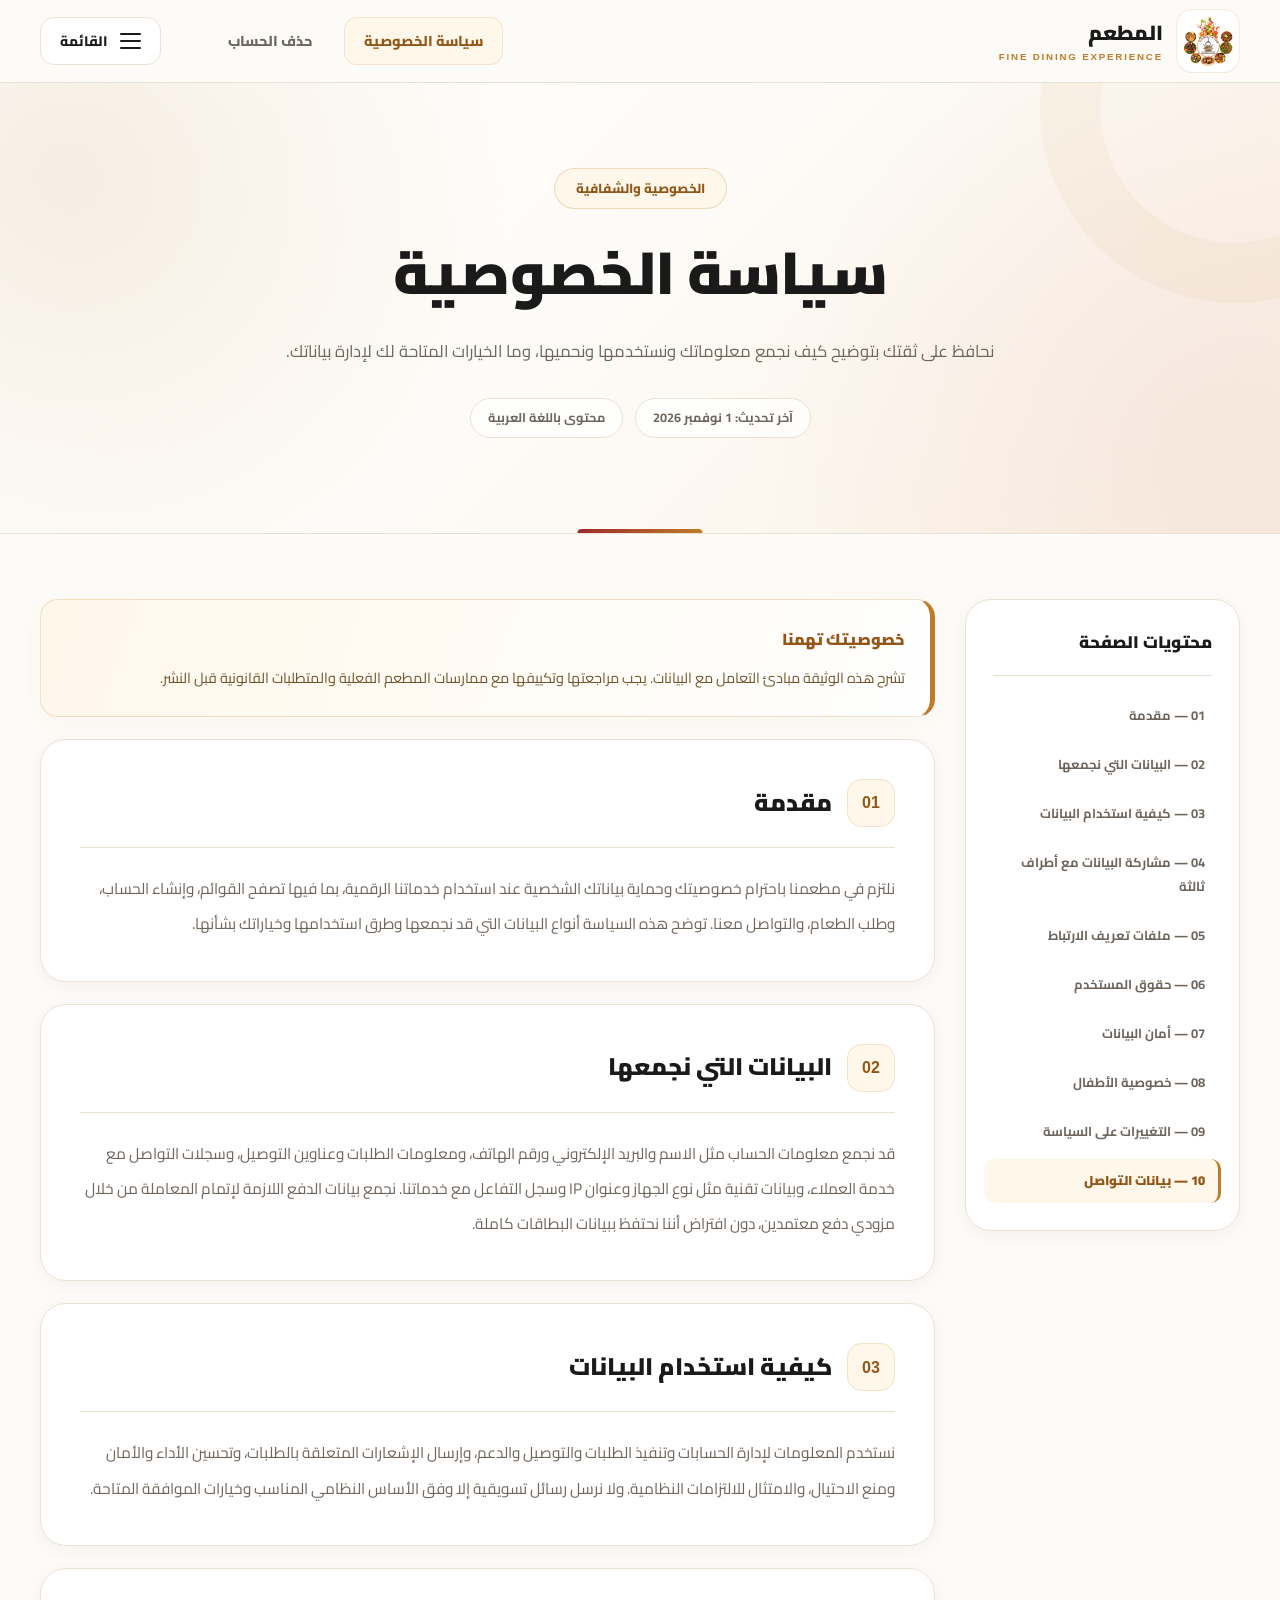
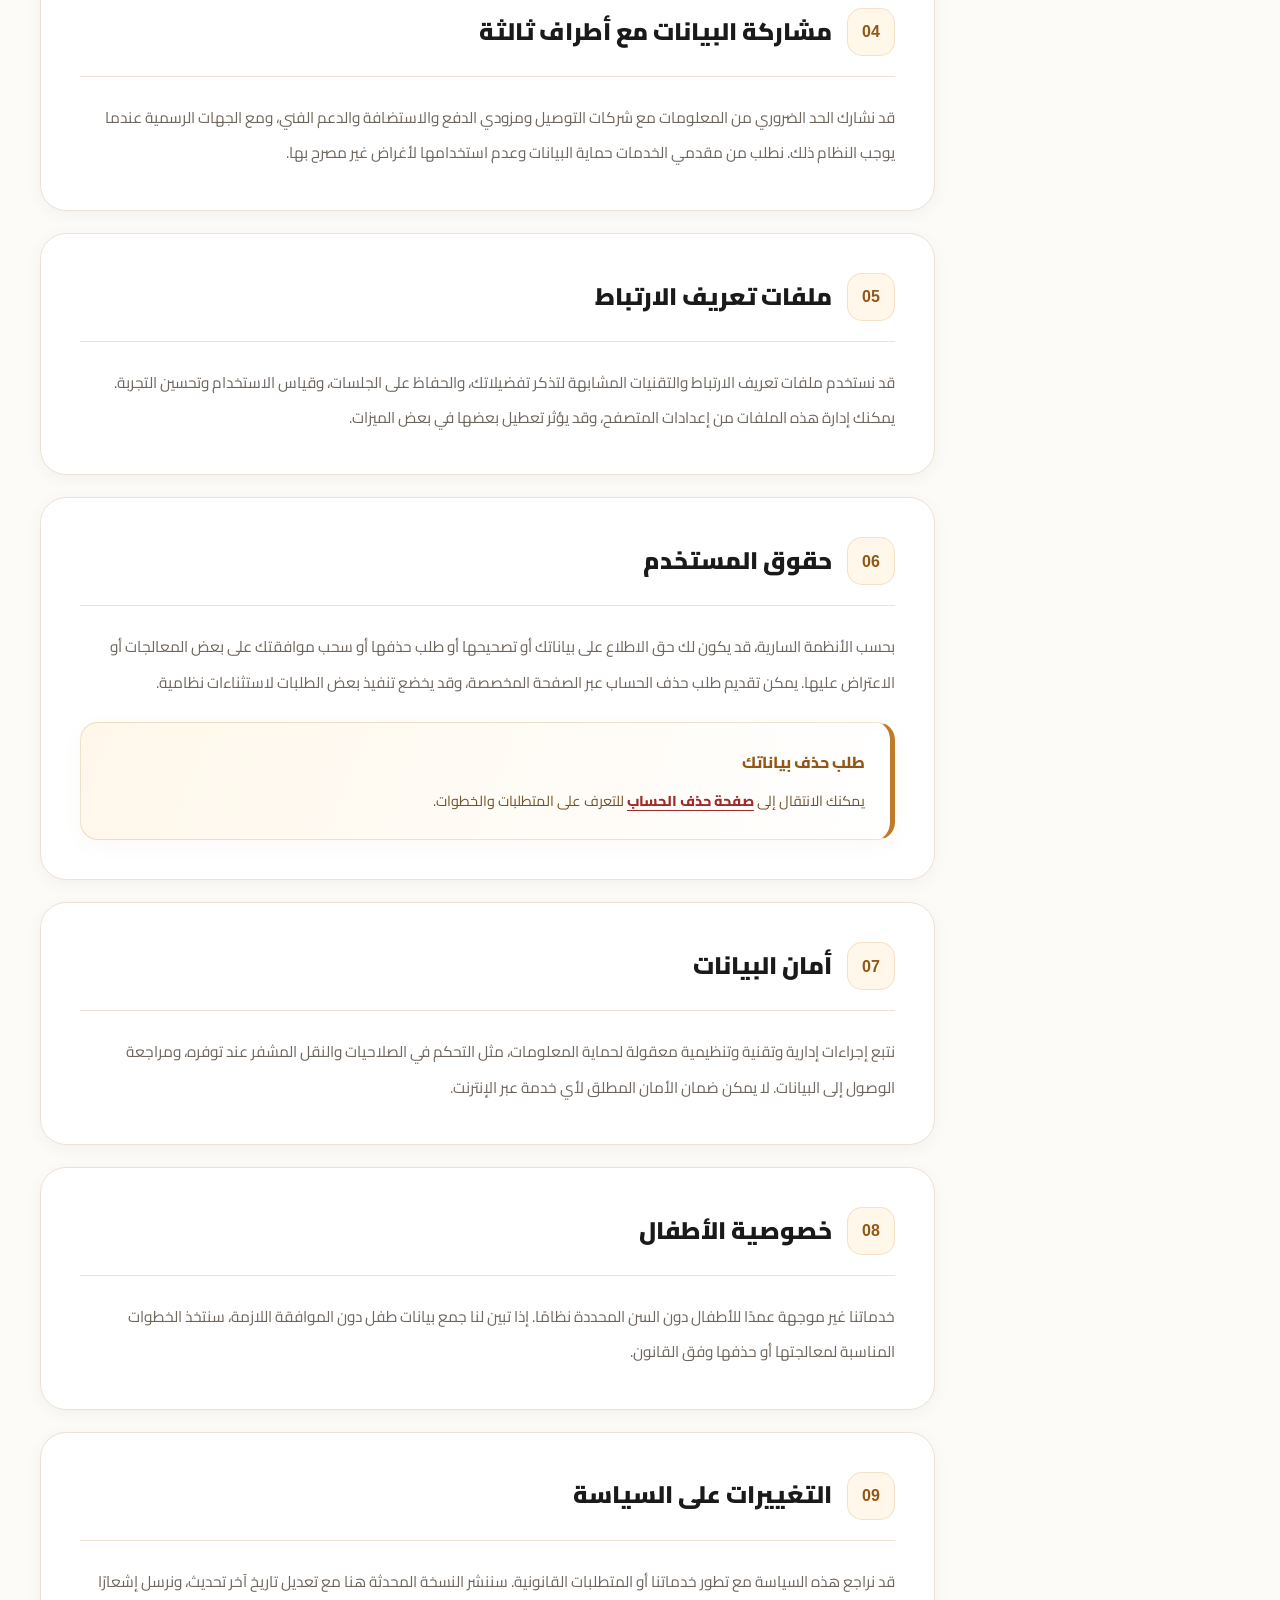
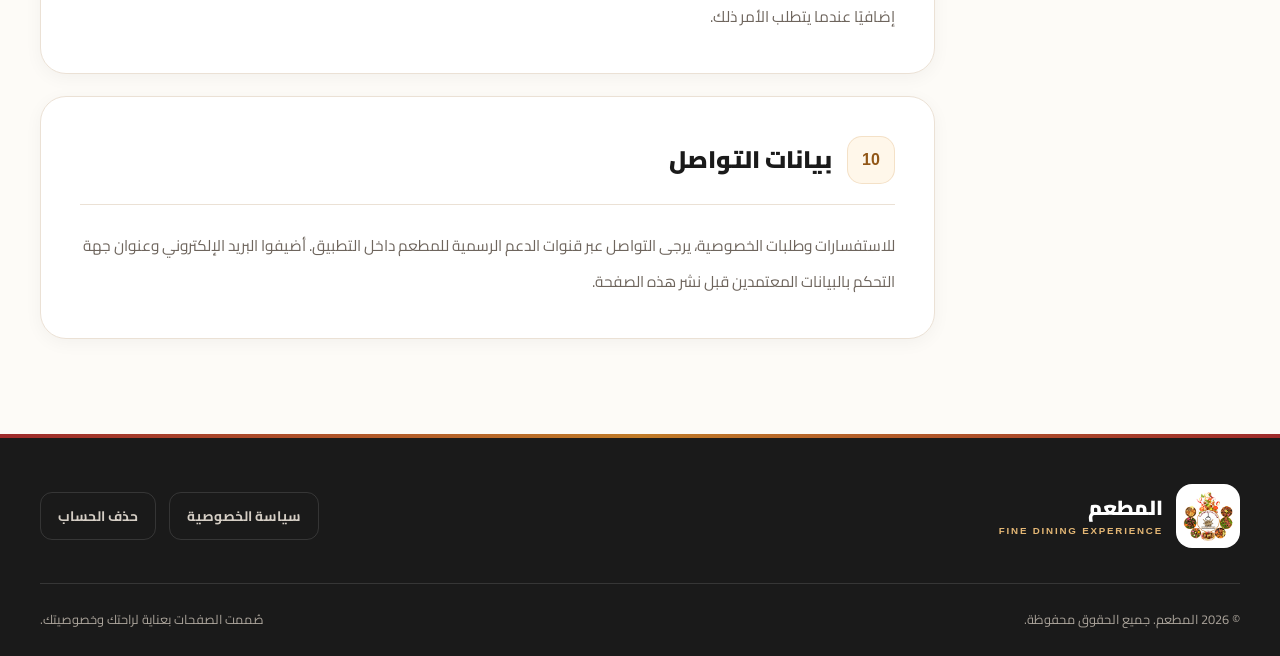
==== privacy.html @ 70e52d2b "Add files via upload" ====
<!doctype html>
<html lang="ar" dir="rtl"><head><meta charset="UTF-8"><meta name="viewport" content="width=device-width,initial-scale=1"><meta name="theme-color" content="#102f2a"><meta name="description" content="نحافظ على ثقتك بتوضيح كيف نجمع معلوماتك ونستخدمها ونحميها، وما الخيارات المتاحة لك لإدارة بياناتك."><title>سياسة الخصوصية | المطعم</title><link rel="icon" href="../restaurant_logo_reference.png" type="image/png"><link rel="stylesheet" href="../style.css"><script src="../app.js" defer></script></head>
<body><div id="scroll-progress" class="progress" aria-hidden="true"></div><header class="site-header"><div class="container header-inner"><a class="brand" href="../privacy/privacy.html" aria-label="المطعم — سياسة الخصوصية"><img src="../restaurant_logo_reference.png" alt="شعار المطعم"><span class="brand-title"><strong>المطعم</strong><span>FINE DINING EXPERIENCE</span></span></a><nav class="desktop-nav" aria-label="التنقل الرئيسي"><a class="nav-link" href="../privacy/privacy.html" aria-current="page">سياسة الخصوصية</a><a class="nav-link" href="../delete-account/delete-account.html" >حذف الحساب</a></nav><button class="menu-trigger" id="open-menu" aria-controls="site-drawer" aria-expanded="false"><span class="menu-icon" aria-hidden="true"><i></i><i></i><i></i></span>القائمة</button></div></header><div class="overlay" id="drawer-overlay"></div><aside class="drawer" id="site-drawer" aria-label="القائمة الجانبية" aria-hidden="true"><div class="drawer-head"><strong>القائمة الرئيسية</strong><button class="close-btn" id="close-menu" aria-label="إغلاق القائمة">×</button></div><p class="drawer-label">الصفحات القانونية</p><a class="drawer-link" href="../privacy/privacy.html" aria-current="page">سياسة الخصوصية</a><a class="drawer-link" href="../delete-account/delete-account.html" >طلب حذف الحساب</a><div class="drawer-bottom">خصوصيتك وثقتك من أولوياتنا.</div></aside><section class="hero"><div class="container hero-inner"><span class="eyebrow">الخصوصية والشفافية</span><h1>سياسة الخصوصية</h1><p>نحافظ على ثقتك بتوضيح كيف نجمع معلوماتك ونستخدمها ونحميها، وما الخيارات المتاحة لك لإدارة بياناتك.</p><div class="hero-meta"><span class="chip">آخر تحديث: 1 نوفمبر 2026</span><span class="chip">محتوى باللغة العربية</span></div></div></section><main class="main"><div class="container privacy-layout"><aside class="toc" aria-label="فهرس سياسة الخصوصية"><h2>محتويات الصفحة</h2><nav class="toc-links"><a href="#introduction">01 — مقدمة</a><a href="#collection">02 — البيانات التي نجمعها</a><a href="#usage">03 — كيفية استخدام البيانات</a><a href="#sharing">04 — مشاركة البيانات مع أطراف ثالثة</a><a href="#cookies">05 — ملفات تعريف الارتباط</a><a href="#rights">06 — حقوق المستخدم</a><a href="#security">07 — أمان البيانات</a><a href="#children">08 — خصوصية الأطفال</a><a href="#changes">09 — التغييرات على السياسة</a><a href="#contact">10 — بيانات التواصل</a></nav></aside><div class="content-stack"><div class="notice" data-reveal><strong>خصوصيتك تهمنا</strong>تشرح هذه الوثيقة مبادئ التعامل مع البيانات. يجب مراجعتها وتكييفها مع ممارسات المطعم الفعلية والمتطلبات القانونية قبل النشر.</div><section class="panel" id="introduction" data-reveal><h2><span class="num">01</span>مقدمة</h2><p>نلتزم في مطعمنا باحترام خصوصيتك وحماية بياناتك الشخصية عند استخدام خدماتنا الرقمية، بما فيها تصفح القوائم، وإنشاء الحساب، وطلب الطعام، والتواصل معنا. توضح هذه السياسة أنواع البيانات التي قد نجمعها وطرق استخدامها وخياراتك بشأنها.</p></section><section class="panel" id="collection" data-reveal><h2><span class="num">02</span>البيانات التي نجمعها</h2><p>قد نجمع معلومات الحساب مثل الاسم والبريد الإلكتروني ورقم الهاتف، ومعلومات الطلبات وعناوين التوصيل، وسجلات التواصل مع خدمة العملاء، وبيانات تقنية مثل نوع الجهاز وعنوان IP وسجل التفاعل مع خدماتنا. نجمع بيانات الدفع اللازمة لإتمام المعاملة من خلال مزودي دفع معتمدين، دون افتراض أننا نحتفظ ببيانات البطاقات كاملة.</p></section><section class="panel" id="usage" data-reveal><h2><span class="num">03</span>كيفية استخدام البيانات</h2><p>نستخدم المعلومات لإدارة الحسابات وتنفيذ الطلبات والتوصيل والدعم، وإرسال الإشعارات المتعلقة بالطلبات، وتحسين الأداء والأمان ومنع الاحتيال، والامتثال للالتزامات النظامية. ولا نرسل رسائل تسويقية إلا وفق الأساس النظامي المناسب وخيارات الموافقة المتاحة.</p></section><section class="panel" id="sharing" data-reveal><h2><span class="num">04</span>مشاركة البيانات مع أطراف ثالثة</h2><p>قد نشارك الحد الضروري من المعلومات مع شركات التوصيل ومزودي الدفع والاستضافة والدعم الفني، ومع الجهات الرسمية عندما يوجب النظام ذلك. نطلب من مقدمي الخدمات حماية البيانات وعدم استخدامها لأغراض غير مصرح بها.</p></section><section class="panel" id="cookies" data-reveal><h2><span class="num">05</span>ملفات تعريف الارتباط</h2><p>قد نستخدم ملفات تعريف الارتباط والتقنيات المشابهة لتذكر تفضيلاتك، والحفاظ على الجلسات، وقياس الاستخدام وتحسين التجربة. يمكنك إدارة هذه الملفات من إعدادات المتصفح، وقد يؤثر تعطيل بعضها في بعض الميزات.</p></section><section class="panel" id="rights" data-reveal><h2><span class="num">06</span>حقوق المستخدم</h2><p>بحسب الأنظمة السارية، قد يكون لك حق الاطلاع على بياناتك أو تصحيحها أو طلب حذفها أو سحب موافقتك على بعض المعالجات أو الاعتراض عليها. يمكن تقديم طلب حذف الحساب عبر الصفحة المخصصة، وقد يخضع تنفيذ بعض الطلبات لاستثناءات نظامية.</p><div class="notice"><strong>طلب حذف بياناتك</strong>يمكنك الانتقال إلى <a href="../delete-account/delete-account.html"><u>صفحة حذف الحساب</u></a> للتعرف على المتطلبات والخطوات.</div></section><section class="panel" id="security" data-reveal><h2><span class="num">07</span>أمان البيانات</h2><p>نتبع إجراءات إدارية وتقنية وتنظيمية معقولة لحماية المعلومات، مثل التحكم في الصلاحيات والنقل المشفر عند توفره، ومراجعة الوصول إلى البيانات. لا يمكن ضمان الأمان المطلق لأي خدمة عبر الإنترنت.</p></section><section class="panel" id="children" data-reveal><h2><span class="num">08</span>خصوصية الأطفال</h2><p>خدماتنا غير موجهة عمدًا للأطفال دون السن المحددة نظامًا. إذا تبين لنا جمع بيانات طفل دون الموافقة اللازمة، سنتخذ الخطوات المناسبة لمعالجتها أو حذفها وفق القانون.</p></section><section class="panel" id="changes" data-reveal><h2><span class="num">09</span>التغييرات على السياسة</h2><p>قد نراجع هذه السياسة مع تطور خدماتنا أو المتطلبات القانونية. سننشر النسخة المحدثة هنا مع تعديل تاريخ آخر تحديث، ونرسل إشعارًا إضافيًا عندما يتطلب الأمر ذلك.</p></section><section class="panel" id="contact" data-reveal><h2><span class="num">10</span>بيانات التواصل</h2><p>للاستفسارات وطلبات الخصوصية، يرجى التواصل عبر قنوات الدعم الرسمية للمطعم داخل التطبيق. أضيفوا البريد الإلكتروني وعنوان جهة التحكم بالبيانات المعتمدين قبل نشر هذه الصفحة.</p></section></div></div></main><footer class="site-footer"><div class="container"><div class="footer-top"><a class="brand" href="../privacy/privacy.html"><img src="../restaurant_logo_reference.png" alt="شعار المطعم"><span class="brand-title"><strong>المطعم</strong><span>FINE DINING EXPERIENCE</span></span></a><nav class="footer-links" aria-label="روابط الفوتر"><a href="../privacy/privacy.html">سياسة الخصوصية</a><a href="../delete-account/delete-account.html">حذف الحساب</a></nav></div><div class="footer-bottom"><span>© 2026 المطعم. جميع الحقوق محفوظة.</span><span>صُممت الصفحات بعناية لراحتك وخصوصيتك.</span></div></div></footer></body></html>
---- style.css ----
@import url("https://fonts.googleapis.com/css2?family=Cairo:wght@400;500;600;700;800;900&display=swap");

/* =========================================
   01 - ألوان الشعار والمتغيرات
========================================= */

:root {
  /* ألوان الشعار الأساسية */
  --logo-gold: #C07B28;
  --logo-red: #9E2A2B;
  --logo-dark: #1A1A1A;
  --logo-white: #FFFFFF;
  --logo-warm-bg: #FDFBF7;

  /* درجات مساعدة */
  --gold-dark: #925717;
  --gold-light: #F5DFBD;
  --gold-pale: #FFF7EA;
  --red-dark: #761D20;
  --red-light: #F9E8E7;

  --text-primary: #26211D;
  --text-secondary: #6E655D;
  --text-muted: #94877B;

  --bg-card: #FFFFFF;
  --bg-soft: #F8F3EC;
  --border: #EBE1D5;

  /* الظلال */
  --shadow-small: 0 4px 18px rgba(26,26,26,.045);
  --shadow-medium: 0 12px 35px rgba(26,26,26,.075);
  --shadow-large: 0 25px 65px rgba(26,26,26,.13);

  /* المقاسات */
  --container: 1200px;
  --header-height: 82px;

  --radius-sm: 12px;
  --radius-md: 18px;
  --radius-lg: 26px;

  --ease: cubic-bezier(.22,1,.36,1);
}

/* =========================================
   02 - الإعدادات العامة
========================================= */

*,
*::before,
*::after {
  box-sizing: border-box;
}

html {
  scroll-behavior: smooth;
  scroll-padding-top: 110px;
}

body {
  margin: 0;
  min-height: 100vh;
  direction: rtl;
  font-family: "Cairo", sans-serif;
  color: var(--text-primary);
  background: var(--logo-warm-bg);
  line-height: 1.9;
  overflow-x: hidden;
  -webkit-font-smoothing: antialiased;
}

body.menu-open,
body.drawer-open {
  overflow: hidden;
}

h1,
h2,
h3,
h4,
p {
  margin-top: 0;
}

a {
  color: inherit;
  text-decoration: none;
}

button,
input,
select,
textarea {
  font: inherit;
}

button {
  cursor: pointer;
}

img {
  display: block;
  max-width: 100%;
}

::selection {
  color: white;
  background: var(--logo-gold);
}

:focus-visible {
  outline: 3px solid var(--logo-gold);
  outline-offset: 4px;
}

.container {
  width: min(calc(100% - 40px), var(--container));
  margin-inline: auto;
}

/* =========================================
   03 - شريط تقدم التمرير
========================================= */

.progress {
  position: fixed;
  top: 0;
  right: 0;
  z-index: 2000;
  height: 4px;
  width: 0;
  background: linear-gradient(
    90deg,
    var(--logo-red),
    var(--logo-gold)
  );
  box-shadow: 0 2px 12px rgba(192,123,40,.3);
  pointer-events: none;
  transition: width .1s linear;
}

/* =========================================
   04 - الهيدر
========================================= */

.site-header {
  position: sticky;
  top: 0;
  z-index: 1000;
  min-height: var(--header-height);
  background: rgba(253,251,247,.96);
  border-bottom: 1px solid var(--border);
  backdrop-filter: blur(18px);
  -webkit-backdrop-filter: blur(18px);
  transition:
    background .3s ease,
    box-shadow .3s ease;
}

.site-header.scrolled {
  background: rgba(255,255,255,.98);
  box-shadow: var(--shadow-small);
}

.header-inner {
  min-height: var(--header-height);
  display: flex;
  align-items: center;
  justify-content: space-between;
  gap: 25px;
}

/* =========================================
   05 - الشعار
========================================= */

.brand {
  display: inline-flex;
  align-items: center;
  gap: 13px;
  min-width: 0;
  flex-shrink: 0;
}

.brand > img {
  width: 64px;
  height: 64px;
  object-fit: contain;
  padding: 4px;
  border-radius: 16px;
  background: white;
  border: 1px solid rgba(192,123,40,.16);
}

.brand-title {
  display: flex;
  flex-direction: column;
  gap: 1px;
  line-height: 1.5;
}

.brand-title strong {
  color: var(--logo-dark);
  font-size: 1.28rem;
  font-weight: 900;
}

.brand-title > span {
  color: var(--logo-gold);
  direction: ltr;
  text-align: right;
  font-family: Arial, sans-serif;
  font-size: .61rem;
  font-weight: 700;
  letter-spacing: 1.8px;
}

/* =========================================
   06 - روابط التنقل
========================================= */

.desktop-nav {
  display: flex;
  align-items: center;
  justify-content: center;
  gap: 12px;
  margin-right: auto;
  margin-left: 22px;
}

.nav-link {
  display: inline-flex;
  align-items: center;
  justify-content: center;
  min-height: 44px;
  padding: 10px 20px;
  border-radius: 13px;
  color: var(--text-secondary);
  font-size: .9rem;
  font-weight: 800;
  transition: .3s ease;
}

.nav-link:hover {
  color: var(--logo-gold);
  background: var(--gold-pale);
}

.nav-link[aria-current="page"] {
  color: var(--gold-dark);
  background: var(--gold-pale);
  box-shadow:
    inset 0 0 0 1px rgba(192,123,40,.16);
}

/* =========================================
   07 - زر القائمة
========================================= */

.menu-trigger {
  display: inline-flex;
  align-items: center;
  justify-content: center;
  gap: 12px;
  min-height: 46px;
  padding: 10px 19px;
  border: 1px solid var(--border);
  border-radius: 14px;
  background: var(--logo-white);
  color: var(--logo-dark);
  font-size: .86rem;
  font-weight: 800;
  transition: .3s ease;
}

.menu-trigger:hover {
  color: var(--logo-gold);
  border-color: var(--logo-gold);
  background: var(--gold-pale);
  transform: translateY(-2px);
}

.menu-icon {
  display: flex;
  flex-direction: column;
  justify-content: center;
  gap: 5px;
  width: 21px;
  height: 22px;
}

.menu-icon i {
  display: block;
  width: 100%;
  height: 2px;
  border-radius: 10px;
  background: currentColor;
  transition: transform .3s ease;
}

.menu-trigger:hover .menu-icon i:nth-child(2) {
  transform: translateX(-4px);
}

/* =========================================
   08 - خلفية القائمة الجانبية
========================================= */

.overlay {
  position: fixed;
  inset: 0;
  z-index: 1090;
  background: rgba(26,26,26,.58);
  backdrop-filter: blur(5px);
  -webkit-backdrop-filter: blur(5px);
  opacity: 0;
  visibility: hidden;
  pointer-events: none;
  transition:
    opacity .35s ease,
    visibility .35s ease;
}

.overlay.active,
.overlay.open,
.overlay.is-open {
  opacity: 1;
  visibility: visible;
  pointer-events: auto;
}

/* =========================================
   09 - القائمة الجانبية
========================================= */

.drawer {
  position: fixed;
  top: 0;
  right: 0;
  bottom: 0;
  z-index: 1100;

  width: min(370px, 90vw);
  height: 100dvh;

  display: flex;
  flex-direction: column;

  padding: 32px 25px;
  overflow-y: auto;

  background: var(--logo-white);
  border-left: 4px solid var(--logo-gold);
  box-shadow: var(--shadow-large);

  transform: translateX(105%);
  visibility: hidden;

  transition:
    transform .45s var(--ease),
    visibility .45s;
}

.drawer.active,
.drawer.open,
.drawer.is-open {
  transform: translateX(0);
  visibility: visible;
}

.drawer-head {
  display: flex;
  align-items: center;
  justify-content: space-between;
  gap: 15px;
  padding-bottom: 23px;
  border-bottom: 1px solid var(--border);
}

.drawer-head strong {
  color: var(--logo-dark);
  font-size: 1.15rem;
  font-weight: 900;
}

.close-btn {
  display: flex;
  align-items: center;
  justify-content: center;
  width: 44px;
  height: 44px;
  flex-shrink: 0;
  border: 0;
  border-radius: 13px;
  color: var(--logo-red);
  background: var(--red-light);
  font-size: 1.7rem;
  line-height: 1;
  transition: .3s ease;
}

.close-btn:hover {
  color: white;
  background: var(--logo-red);
  transform: rotate(90deg);
}

.drawer-label {
  margin: 28px 0 14px;
  color: var(--text-muted);
  font-size: .76rem;
  font-weight: 800;
}

.drawer-link {
  display: flex;
  align-items: center;
  min-height: 55px;
  padding: 13px 18px;
  margin-bottom: 10px;
  border: 1px solid transparent;
  border-radius: 14px;
  background: var(--bg-soft);
  color: var(--text-primary);
  font-size: .92rem;
  font-weight: 800;
  transition: .3s ease;
}

.drawer-link:hover {
  color: var(--gold-dark);
  background: var(--gold-pale);
  border-color: rgba(192,123,40,.25);
  transform: translateX(-5px);
}

.drawer-link[aria-current="page"] {
  color: var(--gold-dark);
  background: var(--gold-pale);
  border-color: rgba(192,123,40,.3);
  border-right: 4px solid var(--logo-gold);
}

.drawer-bottom {
  margin-top: auto;
  padding: 24px 10px 5px;
  text-align: center;
  color: var(--text-muted);
  border-top: 1px solid var(--border);
  font-size: .82rem;
  line-height: 2;
}

/* =========================================
   10 - Hero
========================================= */

.hero {
  position: relative;
  overflow: hidden;
  isolation: isolate;
  padding: 85px 0 95px;

  background:
    radial-gradient(
      circle at 5% 20%,
      rgba(192,123,40,.13),
      transparent 35%
    ),
    radial-gradient(
      circle at 95% 80%,
      rgba(158,42,43,.065),
      transparent 38%
    ),
    linear-gradient(
      135deg,
      #FFFFFF 0%,
      #FDFBF7 48%,
      #FCF2E5 100%
    );

  border-bottom: 1px solid var(--border);
}

.hero::before {
  content: "";
  position: absolute;
  z-index: -1;
  top: -170px;
  right: -150px;
  width: 390px;
  height: 390px;
  border: 60px solid rgba(192,123,40,.055);
  border-radius: 50%;
}

.hero::after {
  content: "";
  position: absolute;
  bottom: 0;
  right: 50%;
  transform: translateX(50%);
  width: 125px;
  height: 4px;
  border-radius: 10px 10px 0 0;
  background: linear-gradient(
    90deg,
    var(--logo-red),
    var(--logo-gold)
  );
}

.hero-inner {
  position: relative;
  max-width: 850px;
  text-align: center;
}

.eyebrow {
  display: inline-flex;
  align-items: center;
  justify-content: center;
  padding: 7px 21px;
  margin-bottom: 21px;
  color: var(--gold-dark);
  background: var(--gold-pale);
  border: 1px solid rgba(192,123,40,.25);
  border-radius: 50px;
  font-size: .82rem;
  font-weight: 800;
}

.hero h1 {
  margin: 0 0 18px;
  color: var(--logo-dark);
  font-size: clamp(2.2rem, 5vw, 3.7rem);
  font-weight: 900;
  line-height: 1.45;
  letter-spacing: -.8px;
}

.hero-inner > p {
  max-width: 715px;
  margin: 0 auto;
  color: var(--text-secondary);
  font-size: 1.04rem;
  line-height: 2.15;
}

.hero-meta {
  display: flex;
  justify-content: center;
  align-items: center;
  flex-wrap: wrap;
  gap: 12px;
  margin-top: 28px;
}

.chip {
  display: inline-flex;
  justify-content: center;
  align-items: center;
  padding: 7px 17px;
  background: rgba(255,255,255,.8);
  border: 1px solid var(--border);
  border-radius: 100px;
  color: var(--text-secondary);
  font-size: .79rem;
  font-weight: 700;
}

/* =========================================
   11 - المحتوى الرئيسي
========================================= */

.main {
  padding: 65px 0 95px;
  min-height: 50vh;
}

.privacy-layout {
  display: grid;
  grid-template-columns: 275px minmax(0,1fr);
  align-items: start;
  gap: 30px;
}

.content-stack {
  display: flex;
  flex-direction: column;
  gap: 22px;
  min-width: 0;
}

/* =========================================
   12 - فهرس سياسة الخصوصية
========================================= */

.toc {
  position: sticky;
  top: calc(var(--header-height) + 22px);

  max-height:
    calc(100dvh - var(--header-height) - 44px);

  overflow-y: auto;

  background: var(--logo-white);
  border: 1px solid var(--border);
  border-radius: var(--radius-lg);
  box-shadow: var(--shadow-small);

  padding: 27px 18px;

  scrollbar-width: thin;
  scrollbar-color: var(--gold-light) transparent;
}

.toc h2 {
  margin: 0 9px 18px;
  padding-bottom: 17px;
  border-bottom: 1px solid var(--border);
  color: var(--logo-dark);
  font-size: 1.05rem;
  font-weight: 900;
}

.toc-links {
  display: flex;
  flex-direction: column;
  gap: 5px;
}

.toc-links a {
  display: block;
  padding: 10px 13px;
  border-right: 3px solid transparent;
  border-radius: 10px;
  color: var(--text-secondary);
  font-size: .81rem;
  font-weight: 700;
  line-height: 1.85;
  transition: all .3s ease;
}

.toc-links a:hover {
  color: var(--gold-dark);
  background: var(--gold-pale);
  border-right-color: var(--logo-gold);
  transform: translateX(-3px);
}

.toc-links a.active,
.toc-links a[aria-current="location"] {
  color: var(--gold-dark);
  background: var(--gold-pale);
  border-right-color: var(--logo-gold);
  font-weight: 900;
}

/* =========================================
   13 - التنبيهات
========================================= */

.notice {
  display: block;
  padding: 22px 25px;
  background: linear-gradient(
    110deg,
    var(--gold-pale),
    #FFFFFF
  );
  border: 1px solid rgba(192,123,40,.22);
  border-right: 5px solid var(--logo-gold);
  border-radius: var(--radius-md);
  color: #71532C;
  font-size: .9rem;
  line-height: 2.15;
  box-shadow: 0 5px 20px rgba(192,123,40,.045);
}

.notice strong {
  display: block;
  margin-bottom: 7px;
  color: var(--gold-dark);
  font-size: 1rem;
  font-weight: 900;
}

.notice a {
  color: var(--logo-red);
  font-weight: 900;
}

.notice a:hover {
  color: var(--gold-dark);
}

.notice u {
  text-underline-offset: 4px;
}

.notice-danger,
.delete-warning {
  background: linear-gradient(
    120deg,
    var(--red-light),
    #FFFFFF
  );
  border-color: rgba(158,42,43,.2);
  border-right: 5px solid var(--logo-red);
  color: var(--red-dark);
}

.notice-danger strong,
.delete-warning strong,
.panel .notice-danger strong {
  color: var(--logo-red);
}

/* =========================================
   14 - بطاقات المحتوى
========================================= */

.panel {
  position: relative;
  min-width: 0;
  padding: clamp(25px, 4vw, 39px);
  background: var(--logo-white);
  border: 1px solid var(--border);
  border-radius: var(--radius-lg);
  box-shadow: var(--shadow-small);
  scroll-margin-top: 115px;
  transition:
    border-color .35s ease,
    box-shadow .35s ease,
    transform .35s ease;
}

.panel:hover {
  border-color: rgba(192,123,40,.32);
  box-shadow: var(--shadow-medium);
  transform: translateY(-3px);
}

.panel h2 {
  display: flex;
  align-items: center;
  gap: 15px;
  margin: 0 0 23px;
  padding-bottom: 20px;
  border-bottom: 1px solid var(--border);
  color: var(--logo-dark);
  font-size: clamp(1.15rem, 2.5vw, 1.5rem);
  font-weight: 900;
  line-height: 1.6;
}

.panel h2 .num {
  display: inline-flex;
  align-items: center;
  justify-content: center;
  flex-shrink: 0;
  width: 48px;
  height: 48px;
  border-radius: 15px;
  background: var(--gold-pale);
  border: 1px solid rgba(192,123,40,.18);
  color: var(--gold-dark);
  font-family: Arial, sans-serif;
  font-size: 1rem;
  font-weight: 900;
}

.panel p {
  margin: 0 0 17px;
  color: var(--text-secondary);
  font-size: .96rem;
  line-height: 2.3;
}

.panel p:last-child {
  margin-bottom: 0;
}

.panel h3 {
  color: var(--gold-dark);
  font-size: 1.1rem;
  font-weight: 900;
  margin: 24px 0 13px;
}

.panel ul,
.panel ol {
  padding-right: 25px;
  color: var(--text-secondary);
  line-height: 2.15;
}

.panel li {
  margin-bottom: 10px;
}

.panel li::marker {
  color: var(--logo-gold);
}

.panel strong {
  color: var(--logo-dark);
  font-weight: 800;
}

.panel a {
  color: var(--logo-red);
  font-weight: 800;
}

.panel a:hover {
  color: var(--gold-dark);
}

.panel .notice {
  margin-top: 22px;
}

.panel .notice strong {
  color: var(--gold-dark);
}

/* =========================================
   15 - صفحة حذف الحساب
========================================= */

.delete-wrap {
  width: min(100%, 960px);
  margin-inline: auto;
}

.delete-layout,
.delete-content {
  width: min(100%, 960px);
  margin-inline: auto;
}

.delete-steps-section {
  margin: 35px 0 30px;
}

.section-title {
  margin: 0 0 8px;
  color: var(--logo-dark);
  font-size: clamp(1.25rem, 3vw, 1.65rem);
  font-weight: 900;
  line-height: 1.6;
}

.helper {
  display: block;
  color: var(--text-muted);
  font-size: .85rem;
  line-height: 2;
  margin: 8px 0 18px;
}

/* =========================================
   16 - خطوات حذف الحساب
========================================= */

.steps,
.steps-grid {
  display: grid;
  grid-template-columns: repeat(3, minmax(0,1fr));
  gap: 18px;
  margin: 25px 0 35px;
}

.step,
.step-card {
  position: relative;
  min-width: 0;
  padding: 27px 23px;
  border: 1px solid var(--border);
  border-radius: var(--radius-lg);
  background: var(--logo-white);
  box-shadow: var(--shadow-small);
  transition: all .35s ease;
}

.step:hover,
.step-card:hover {
  border-color: var(--logo-gold);
  transform: translateY(-6px);
  box-shadow: var(--shadow-medium);
}

.step-number {
  display: flex;
  align-items: center;
  justify-content: center;
  width: 53px;
  height: 53px;
  margin-bottom: 19px;
  color: var(--logo-white);
  background: linear-gradient(
    135deg,
    var(--logo-gold),
    var(--gold-dark)
  );
  border-radius: 16px;
  font-family: Arial, sans-serif;
  font-size: 1.2rem;
  font-weight: 900;
  box-shadow: 0 8px 20px rgba(192,123,40,.16);
}

.step h3,
.step-card h3 {
  font-size: 1.05rem;
  color: var(--logo-dark);
  font-weight: 900;
  margin-bottom: 12px;
}

.step p,
.step-card p {
  color: var(--text-secondary);
  font-size: .88rem;
  line-height: 2.05;
  margin: 0;
}

/* =========================================
   17 - جدول الاحتفاظ بالبيانات
========================================= */

.table-scroll,
.table-wrap,
.table-wrapper,
.table-responsive {
  width: 100%;
  max-width: 100%;
  overflow-x: auto;
  margin-top: 23px;
  border: 1px solid var(--border);
  border-radius: 17px;
  background: white;
  -webkit-overflow-scrolling: touch;
}

table {
  width: 100%;
  border-collapse: collapse;
  text-align: right;
}

.data-table {
  min-width: 570px;
}

th {
  padding: 17px 20px;
  background: var(--logo-dark);
  color: var(--logo-white);
  font-size: .88rem;
  font-weight: 800;
  white-space: nowrap;
}

td {
  padding: 17px 20px;
  color: var(--text-secondary);
  border-bottom: 1px solid var(--border);
  font-size: .87rem;
  vertical-align: middle;
}

tbody tr:nth-child(even) {
  background: var(--bg-soft);
}

tbody tr:hover {
  background: var(--gold-pale);
}

tbody tr:last-child td {
  border-bottom: none;
}

/* =========================================
   18 - نموذج حذف الحساب
========================================= */

#delete-form,
#deleteForm,
.delete-form {
  width: 100%;
  margin-top: 25px;
}

.form-grid {
  display: grid;
  grid-template-columns: repeat(2, minmax(0,1fr));
  gap: 18px 22px;
}

.field {
  min-width: 0;
}

.field.wide {
  grid-column: 1 / -1;
}

.field label:not(.checkline),
.form-group label:not(.checkline) {
  display: block;
  margin-bottom: 9px;
  color: var(--logo-dark);
  font-size: .9rem;
  font-weight: 800;
}

.required,
.field label > span.required {
  color: var(--logo-red);
}

.field > input:not([type="checkbox"]),
.field > select,
.field > textarea,
.form-group > input,
.form-group > select,
.form-group > textarea,
.form-control {
  display: block;
  width: 100%;
  min-height: 53px;
  padding: 13px 17px;

  border: 1.5px solid var(--border);
  border-radius: 13px;

  background: var(--logo-warm-bg);
  color: var(--logo-dark);

  outline: none;
  text-align: right;

  transition:
    border-color .3s ease,
    background .3s ease,
    box-shadow .3s ease;
}

.field > input:focus,
.field > select:focus,
.field > textarea:focus,
.form-group > input:focus,
.form-group > select:focus,
.form-group > textarea:focus,
.form-control:focus {
  border-color: var(--logo-gold);
  background: white;
  box-shadow: 0 0 0 4px rgba(192,123,40,.1);
}

.field > input::placeholder,
.field > textarea::placeholder,
.form-control::placeholder {
  color: var(--text-muted);
}

.field > textarea,
.form-group > textarea {
  min-height: 120px;
  resize: vertical;
}

input[type="email"],
input[type="password"] {
  direction: ltr;
  text-align: right;
}

.field > input[aria-invalid="true"],
.field > select[aria-invalid="true"],
.field > textarea[aria-invalid="true"],
.field > input.invalid,
.field > select.invalid,
.form-control.invalid {
  border-color: var(--logo-red);
  background: #FFF3F2;
  box-shadow: 0 0 0 3px rgba(158,42,43,.07);
}

/* =========================================
   19 - رسائل التحقق من الحقول
========================================= */

.field-error,
.error-text,
.error-message {
  display: block;
  margin-top: 7px;
  color: var(--logo-red);
  font-size: .8rem;
  font-weight: 700;
  line-height: 1.8;
}

.field-error:empty,
.error-text:empty {
  display: none;
}

/* =========================================
   20 - مربع الموافقة
========================================= */

.checkline,
.checkbox-row,
.checkbox-group,
.consent-row {
  display: flex;
  align-items: flex-start;
  gap: 13px;
  padding: 18px 20px;
  margin: 0;
  background: var(--red-light);
  border: 1px solid rgba(158,42,43,.15);
  border-radius: 14px;
  cursor: pointer;
}

.checkline input[type="checkbox"],
.checkbox-row input[type="checkbox"],
.checkbox-group input[type="checkbox"],
.consent-row input[type="checkbox"] {
  width: 20px;
  height: 20px;
  flex-shrink: 0;
  margin-top: 6px;
  accent-color: var(--logo-red);
  cursor: pointer;
}

.checkline span,
.checkbox-row span {
  color: var(--red-dark);
  font-size: .88rem;
  font-weight: 700;
  line-height: 2;
}

.checkline:has(input:checked) {
  border-color: rgba(192,123,40,.45);
  background: var(--gold-pale);
}

/* =========================================
   21 - أزرار النموذج
========================================= */

.form-actions {
  display: flex;
  flex-direction: column;
  align-items: flex-start;
  gap: 10px;
  margin-top: 25px;
}

.primary-btn,
.submit-btn,
.btn-danger,
button[type="submit"] {
  display: inline-flex;
  align-items: center;
  justify-content: center;
  gap: 10px;

  min-height: 54px;
  padding: 13px 32px;

  border: 1px solid transparent;
  border-radius: 14px;

  color: white;
  background: linear-gradient(
    135deg,
    var(--logo-red),
    var(--red-dark)
  );

  font-size: .91rem;
  font-weight: 900;

  box-shadow: 0 12px 28px rgba(158,42,43,.17);

  transition: all .3s ease;
}

.primary-btn:hover,
.submit-btn:hover,
.btn-danger:hover,
button[type="submit"]:hover {
  transform: translateY(-3px);
  filter: brightness(1.07);
  box-shadow: 0 16px 35px rgba(158,42,43,.24);
}

.primary-btn:active,
.submit-btn:active,
button[type="submit"]:active {
  transform: scale(.97);
}

.btn-primary {
  display: inline-flex;
  align-items: center;
  justify-content: center;
  padding: 13px 28px;
  min-height: 52px;
  border: none;
  border-radius: 14px;
  color: white;
  background: linear-gradient(
    135deg,
    var(--logo-gold),
    var(--gold-dark)
  );
  font-weight: 900;
  transition: all .3s ease;
}

.btn-primary:hover {
  transform: translateY(-3px);
  box-shadow: 0 12px 25px rgba(192,123,40,.2);
}

button:disabled {
  opacity: .55;
  cursor: not-allowed;
  transform: none !important;
}

/* =========================================
   22 - حالة نموذج الحذف
========================================= */

.form-status,
.form-message,
#form-message,
#formMessage {
  display: none;
  margin-top: 20px;
  padding: 16px 20px;
  border-radius: 13px;
  font-size: .88rem;
  font-weight: 800;
  line-height: 1.9;
}

.form-status:not(:empty),
.form-message.show,
#form-message.show,
#formMessage.show {
  display: block;
}

.form-status.error,
.form-message.error,
#form-message.error,
#formMessage.error {
  color: var(--logo-red);
  background: var(--red-light);
  border: 1px solid rgba(158,42,43,.15);
  border-right: 4px solid var(--logo-red);
}

.form-status.success,
.form-message.success,
#form-message.success,
#formMessage.success {
  color: #256E45;
  background: #EAF7EF;
  border: 1px solid rgba(37,110,69,.15);
  border-right: 4px solid #256E45;
}

.form-status.info {
  color: var(--gold-dark);
  background: var(--gold-pale);
  border-right: 4px solid var(--logo-gold);
}

/* =========================================
   23 - الفوتر
========================================= */

.site-footer {
  position: relative;
  margin-top: 0;
  padding: 50px 0 25px;
  color: var(--logo-white);
  background: var(--logo-dark);
  overflow: hidden;
}

.site-footer::before {
  content: "";
  position: absolute;
  top: 0;
  right: 0;
  left: 0;
  height: 4px;
  background: linear-gradient(
    90deg,
    var(--logo-red),
    var(--logo-gold),
    var(--logo-red)
  );
}

.footer-top {
  display: flex;
  align-items: center;
  justify-content: space-between;
  gap: 30px;
  padding-bottom: 35px;
}

.site-footer .brand-title strong {
  color: white;
}

.site-footer .brand-title > span {
  color: #E4B775;
}

.site-footer .brand > img {
  background: white;
  border-color: rgba(255,255,255,.12);
}

.footer-links {
  display: flex;
  align-items: center;
  flex-wrap: wrap;
  gap: 13px;
}

.footer-links a {
  padding: 10px 17px;
  border: 1px solid rgba(255,255,255,.12);
  border-radius: 12px;
  color: #D5CEC5;
  font-size: .86rem;
  font-weight: 700;
  transition: .3s ease;
}

.footer-links a:hover {
  color: white;
  background: rgba(192,123,40,.25);
  border-color: var(--logo-gold);
}

.footer-bottom {
  display: flex;
  justify-content: space-between;
  align-items: center;
  flex-wrap: wrap;
  gap: 15px;
  padding-top: 23px;
  border-top: 1px solid rgba(255,255,255,.12);
  color: #AAA39A;
  font-size: .8rem;
}

/* =========================================
   24 - تأثيرات الظهور
========================================= */

[data-reveal] {
  opacity: 1;
  transform: none;
}

.reveal-ready [data-reveal] {
  opacity: 0;
  transform: translateY(25px);
  transition:
    opacity .75s var(--ease),
    transform .75s var(--ease);
}

.reveal-ready [data-reveal].visible,
.reveal-ready [data-reveal].is-visible,
.reveal-ready [data-reveal].revealed {
  opacity: 1;
  transform: translateY(0);
}

/* =========================================
   25 - شريط التمرير
========================================= */

::-webkit-scrollbar {
  width: 9px;
}

::-webkit-scrollbar-track {
  background: var(--logo-warm-bg);
}

::-webkit-scrollbar-thumb {
  background: #D3A166;
  border-radius: 20px;
  border: 2px solid var(--logo-warm-bg);
}

::-webkit-scrollbar-thumb:hover {
  background: var(--logo-gold);
}

/* =========================================
   26 - أجهزة التابلت
========================================= */

@media (max-width: 1000px) {
  .privacy-layout {
    grid-template-columns: 235px minmax(0,1fr);
    gap: 22px;
  }

  .toc {
    padding: 22px 13px;
  }

  .toc-links a {
    font-size: .76rem;
  }

  .brand-title strong {
    font-size: 1.12rem;
  }

  .steps,
  .steps-grid {
    gap: 13px;
  }

  .step,
  .step-card {
    padding: 23px 18px;
  }
}

/* =========================================
   27 - الجوال
========================================= */

@media (max-width: 768px) {
  :root {
    --header-height: 72px;
  }

  .container {
    width: calc(100% - 30px);
  }

  .header-inner {
    gap: 10px;
  }

  .desktop-nav {
    display: none;
  }

  .brand > img {
    width: 50px;
    height: 50px;
    border-radius: 12px;
  }

  .brand-title strong {
    font-size: 1rem;
  }

  .brand-title > span {
    font-size: .48rem;
    letter-spacing: 1px;
  }

  .menu-trigger {
    min-height: 43px;
    padding: 9px 13px;
    font-size: .8rem;
  }

  .hero {
    padding: 65px 0 70px;
  }

  .hero::before {
    width: 250px;
    height: 250px;
    top: -130px;
    right: -120px;
    border-width: 40px;
  }

  .hero h1 {
    font-size: 2.1rem;
  }

  .hero-inner > p {
    font-size: .92rem;
    line-height: 2;
  }

  .hero-meta {
    gap: 8px;
  }

  .chip {
    font-size: .73rem;
    padding: 7px 12px;
  }

  .main {
    padding: 35px 0 65px;
  }

  .privacy-layout {
    grid-template-columns: minmax(0,1fr);
    gap: 23px;
  }

  .toc {
    position: relative;
    top: auto;
    max-height: none;
    padding: 22px;
  }

  .toc-links {
    display: grid;
    grid-template-columns: repeat(2,minmax(0,1fr));
    gap: 6px;
  }

  .toc-links a {
    font-size: .75rem;
    padding: 9px 10px;
  }

  .panel {
    padding: 25px 21px;
    border-radius: 20px;
  }

  .panel h2 {
    font-size: 1.15rem;
    gap: 12px;
  }

  .panel h2 .num {
    width: 43px;
    height: 43px;
    border-radius: 12px;
    font-size: .85rem;
  }

  .panel p {
    font-size: .91rem;
  }

  /* حذف الحساب */

  .delete-wrap {
    width: 100%;
  }

  .steps,
  .steps-grid {
    grid-template-columns: 1fr;
    gap: 15px;
  }

  .step,
  .step-card {
    padding: 25px 22px;
  }

  .form-grid {
    grid-template-columns: 1fr;
    gap: 15px;
  }

  .field.wide {
    grid-column: auto;
  }

  .form-actions {
    align-items: stretch;
  }

  .primary-btn,
  .submit-btn,
  button[type="submit"] {
    width: 100%;
  }

  .section-title {
    font-size: 1.3rem;
  }

  /* الفوتر */

  .footer-top {
    flex-direction: column;
    align-items: flex-start;
    gap: 24px;
  }

  .footer-bottom {
    flex-direction: column;
    text-align: center;
    justify-content: center;
  }
}

/* =========================================
   28 - الجوال الصغير
========================================= */

@media (max-width: 480px) {
  .container {
    width: calc(100% - 26px);
  }

  .hero {
    padding: 54px 0 60px;
  }

  .hero h1 {
    font-size: 1.75rem;
  }

  .eyebrow {
    font-size: .75rem;
  }

  .hero-inner > p {
    font-size: .86rem;
  }

  .toc-links {
    grid-template-columns: 1fr;
  }

  .toc-links a {
    font-size: .83rem;
  }

  .panel {
    padding: 23px 17px;
  }

  .panel h2 {
    font-size: 1.06rem;
  }

  .panel p {
    font-size: .88rem;
  }

  .notice {
    padding: 19px 17px;
    font-size: .86rem;
  }

  .brand {
    gap: 8px;
  }

  .brand-title > span {
    letter-spacing: .5px;
  }

  .drawer {
    width: min(340px, 92vw);
  }

  .step-number {
    width: 48px;
    height: 48px;
  }

  .checkline,
  .checkbox-row {
    padding: 16px 14px;
  }

  .checkline span {
    font-size: .82rem;
  }

  .field > input:not([type="checkbox"]),
  .field > select {
    font-size: .88rem;
  }
}

/* =========================================
   29 - تقليل الحركة
========================================= */

@media (prefers-reduced-motion: reduce) {
  html {
    scroll-behavior: auto;
  }

  *,
  *::before,
  *::after {
    animation-duration: .01ms !important;
    transition-duration: .01ms !important;
  }

  .reveal-ready [data-reveal] {
    opacity: 1;
    transform: none;
  }
}
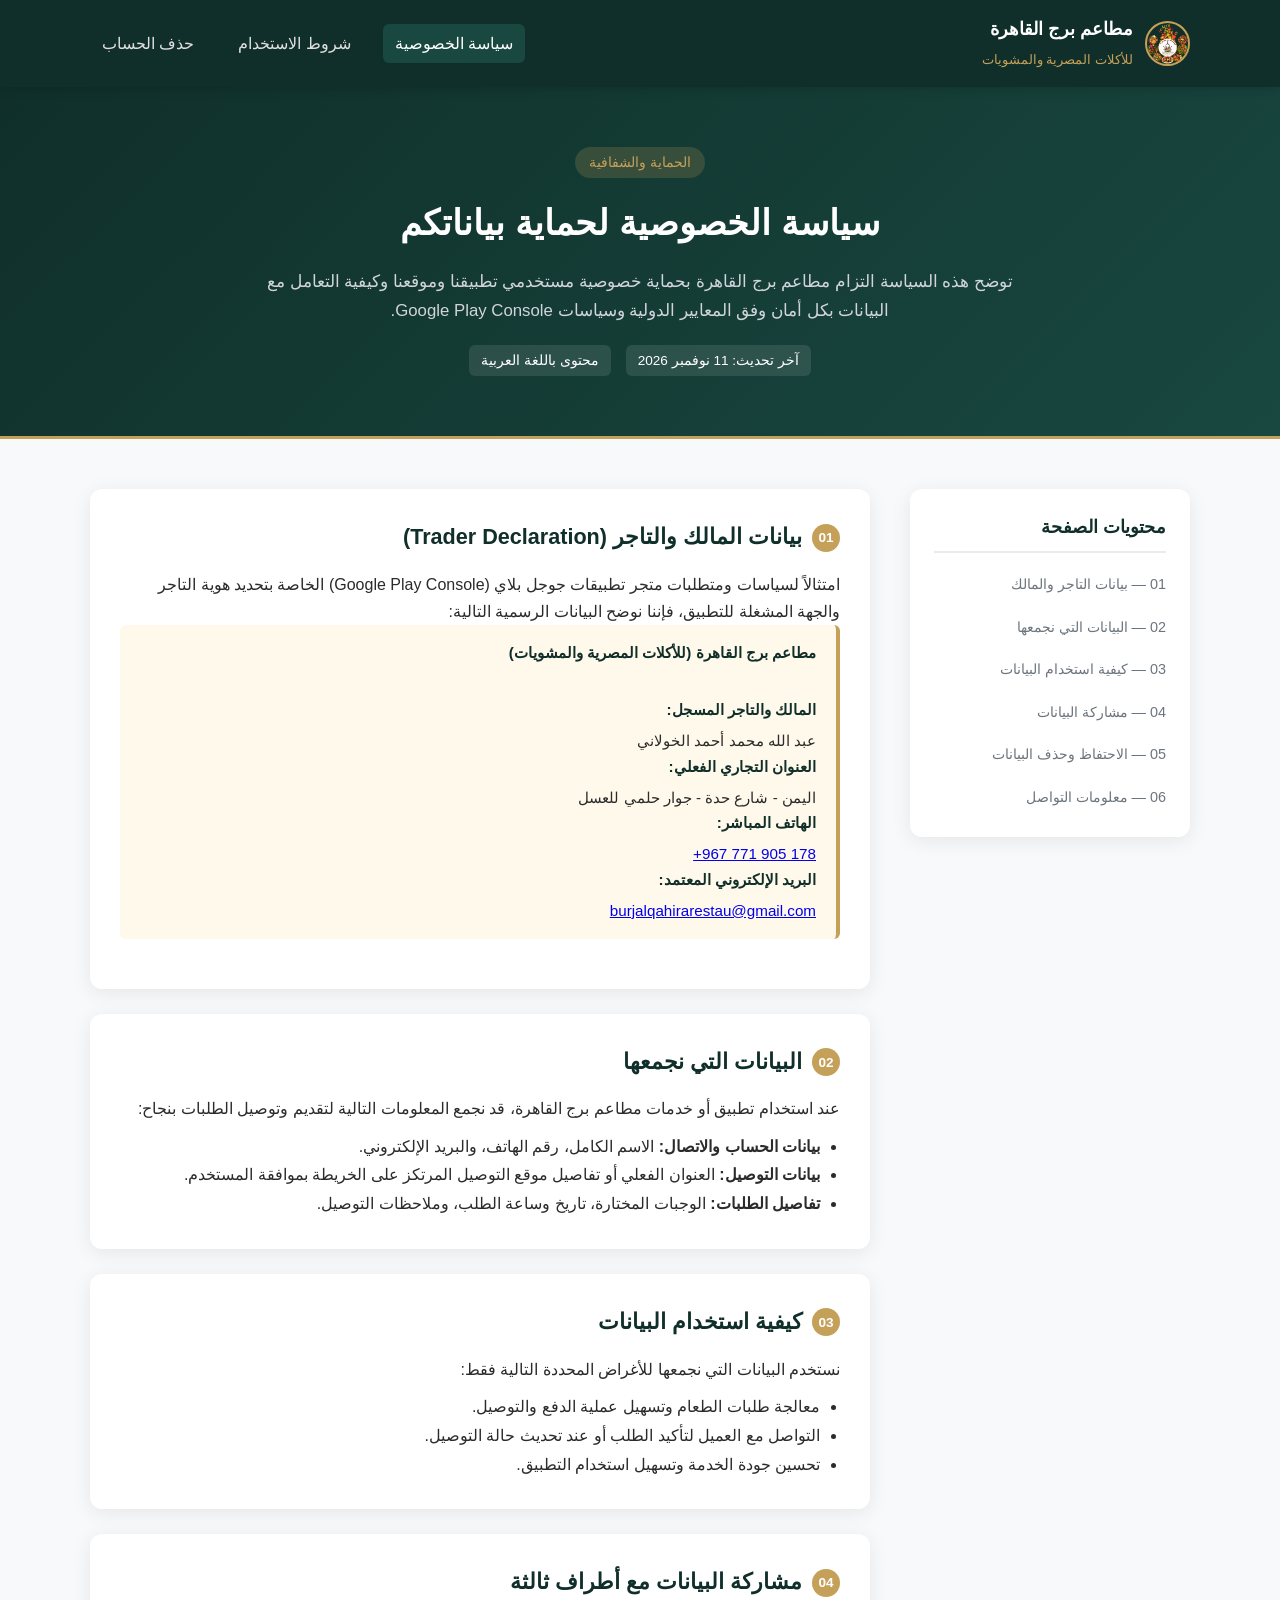
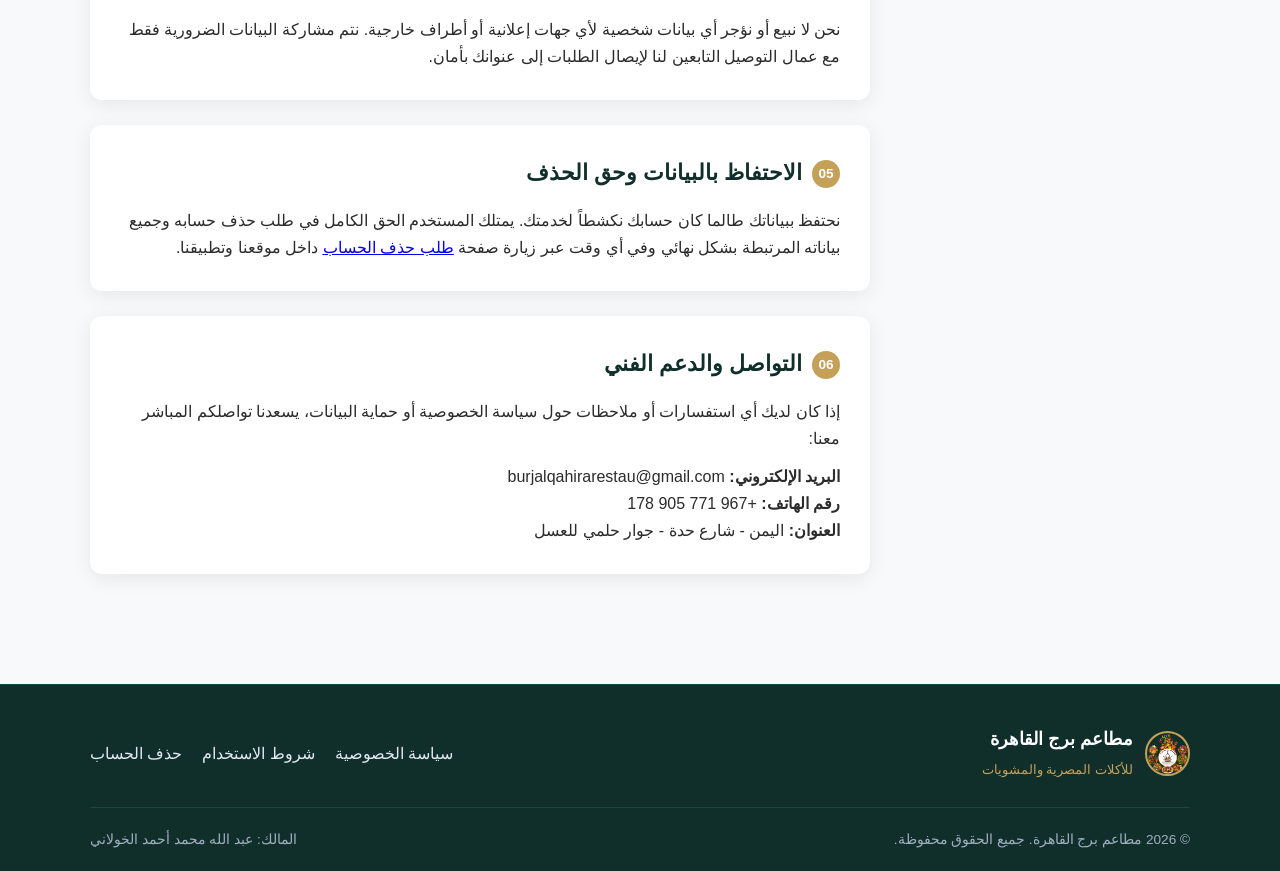
==== commit ae109fe9: "Add files via upload" ====
--- a/privacy.html
+++ b/privacy.html
@@ -1,3 +1,168 @@
 <!doctype html>
-<html lang="ar" dir="rtl"><head><meta charset="UTF-8"><meta name="viewport" content="width=device-width,initial-scale=1"><meta name="theme-color" content="#102f2a"><meta name="description" content="نحافظ على ثقتك بتوضيح كيف نجمع معلوماتك ونستخدمها ونحميها، وما الخيارات المتاحة لك لإدارة بياناتك."><title>سياسة الخصوصية | المطعم</title><link rel="icon" href="../restaurant_logo_reference.png" type="image/png"><link rel="stylesheet" href="../style.css"><script src="../app.js" defer></script></head>
-<body><div id="scroll-progress" class="progress" aria-hidden="true"></div><header class="site-header"><div class="container header-inner"><a class="brand" href="../privacy/privacy.html" aria-label="المطعم — سياسة الخصوصية"><img src="../restaurant_logo_reference.png" alt="شعار المطعم"><span class="brand-title"><strong>المطعم</strong><span>FINE DINING EXPERIENCE</span></span></a><nav class="desktop-nav" aria-label="التنقل الرئيسي"><a class="nav-link" href="../privacy/privacy.html" aria-current="page">سياسة الخصوصية</a><a class="nav-link" href="../delete-account/delete-account.html" >حذف الحساب</a></nav><button class="menu-trigger" id="open-menu" aria-controls="site-drawer" aria-expanded="false"><span class="menu-icon" aria-hidden="true"><i></i><i></i><i></i></span>القائمة</button></div></header><div class="overlay" id="drawer-overlay"></div><aside class="drawer" id="site-drawer" aria-label="القائمة الجانبية" aria-hidden="true"><div class="drawer-head"><strong>القائمة الرئيسية</strong><button class="close-btn" id="close-menu" aria-label="إغلاق القائمة">×</button></div><p class="drawer-label">الصفحات القانونية</p><a class="drawer-link" href="../privacy/privacy.html" aria-current="page">سياسة الخصوصية</a><a class="drawer-link" href="../delete-account/delete-account.html" >طلب حذف الحساب</a><div class="drawer-bottom">خصوصيتك وثقتك من أولوياتنا.</div></aside><section class="hero"><div class="container hero-inner"><span class="eyebrow">الخصوصية والشفافية</span><h1>سياسة الخصوصية</h1><p>نحافظ على ثقتك بتوضيح كيف نجمع معلوماتك ونستخدمها ونحميها، وما الخيارات المتاحة لك لإدارة بياناتك.</p><div class="hero-meta"><span class="chip">آخر تحديث: 1 نوفمبر 2026</span><span class="chip">محتوى باللغة العربية</span></div></div></section><main class="main"><div class="container privacy-layout"><aside class="toc" aria-label="فهرس سياسة الخصوصية"><h2>محتويات الصفحة</h2><nav class="toc-links"><a href="#introduction">01 — مقدمة</a><a href="#collection">02 — البيانات التي نجمعها</a><a href="#usage">03 — كيفية استخدام البيانات</a><a href="#sharing">04 — مشاركة البيانات مع أطراف ثالثة</a><a href="#cookies">05 — ملفات تعريف الارتباط</a><a href="#rights">06 — حقوق المستخدم</a><a href="#security">07 — أمان البيانات</a><a href="#children">08 — خصوصية الأطفال</a><a href="#changes">09 — التغييرات على السياسة</a><a href="#contact">10 — بيانات التواصل</a></nav></aside><div class="content-stack"><div class="notice" data-reveal><strong>خصوصيتك تهمنا</strong>تشرح هذه الوثيقة مبادئ التعامل مع البيانات. يجب مراجعتها وتكييفها مع ممارسات المطعم الفعلية والمتطلبات القانونية قبل النشر.</div><section class="panel" id="introduction" data-reveal><h2><span class="num">01</span>مقدمة</h2><p>نلتزم في مطعمنا باحترام خصوصيتك وحماية بياناتك الشخصية عند استخدام خدماتنا الرقمية، بما فيها تصفح القوائم، وإنشاء الحساب، وطلب الطعام، والتواصل معنا. توضح هذه السياسة أنواع البيانات التي قد نجمعها وطرق استخدامها وخياراتك بشأنها.</p></section><section class="panel" id="collection" data-reveal><h2><span class="num">02</span>البيانات التي نجمعها</h2><p>قد نجمع معلومات الحساب مثل الاسم والبريد الإلكتروني ورقم الهاتف، ومعلومات الطلبات وعناوين التوصيل، وسجلات التواصل مع خدمة العملاء، وبيانات تقنية مثل نوع الجهاز وعنوان IP وسجل التفاعل مع خدماتنا. نجمع بيانات الدفع اللازمة لإتمام المعاملة من خلال مزودي دفع معتمدين، دون افتراض أننا نحتفظ ببيانات البطاقات كاملة.</p></section><section class="panel" id="usage" data-reveal><h2><span class="num">03</span>كيفية استخدام البيانات</h2><p>نستخدم المعلومات لإدارة الحسابات وتنفيذ الطلبات والتوصيل والدعم، وإرسال الإشعارات المتعلقة بالطلبات، وتحسين الأداء والأمان ومنع الاحتيال، والامتثال للالتزامات النظامية. ولا نرسل رسائل تسويقية إلا وفق الأساس النظامي المناسب وخيارات الموافقة المتاحة.</p></section><section class="panel" id="sharing" data-reveal><h2><span class="num">04</span>مشاركة البيانات مع أطراف ثالثة</h2><p>قد نشارك الحد الضروري من المعلومات مع شركات التوصيل ومزودي الدفع والاستضافة والدعم الفني، ومع الجهات الرسمية عندما يوجب النظام ذلك. نطلب من مقدمي الخدمات حماية البيانات وعدم استخدامها لأغراض غير مصرح بها.</p></section><section class="panel" id="cookies" data-reveal><h2><span class="num">05</span>ملفات تعريف الارتباط</h2><p>قد نستخدم ملفات تعريف الارتباط والتقنيات المشابهة لتذكر تفضيلاتك، والحفاظ على الجلسات، وقياس الاستخدام وتحسين التجربة. يمكنك إدارة هذه الملفات من إعدادات المتصفح، وقد يؤثر تعطيل بعضها في بعض الميزات.</p></section><section class="panel" id="rights" data-reveal><h2><span class="num">06</span>حقوق المستخدم</h2><p>بحسب الأنظمة السارية، قد يكون لك حق الاطلاع على بياناتك أو تصحيحها أو طلب حذفها أو سحب موافقتك على بعض المعالجات أو الاعتراض عليها. يمكن تقديم طلب حذف الحساب عبر الصفحة المخصصة، وقد يخضع تنفيذ بعض الطلبات لاستثناءات نظامية.</p><div class="notice"><strong>طلب حذف بياناتك</strong>يمكنك الانتقال إلى <a href="../delete-account/delete-account.html"><u>صفحة حذف الحساب</u></a> للتعرف على المتطلبات والخطوات.</div></section><section class="panel" id="security" data-reveal><h2><span class="num">07</span>أمان البيانات</h2><p>نتبع إجراءات إدارية وتقنية وتنظيمية معقولة لحماية المعلومات، مثل التحكم في الصلاحيات والنقل المشفر عند توفره، ومراجعة الوصول إلى البيانات. لا يمكن ضمان الأمان المطلق لأي خدمة عبر الإنترنت.</p></section><section class="panel" id="children" data-reveal><h2><span class="num">08</span>خصوصية الأطفال</h2><p>خدماتنا غير موجهة عمدًا للأطفال دون السن المحددة نظامًا. إذا تبين لنا جمع بيانات طفل دون الموافقة اللازمة، سنتخذ الخطوات المناسبة لمعالجتها أو حذفها وفق القانون.</p></section><section class="panel" id="changes" data-reveal><h2><span class="num">09</span>التغييرات على السياسة</h2><p>قد نراجع هذه السياسة مع تطور خدماتنا أو المتطلبات القانونية. سننشر النسخة المحدثة هنا مع تعديل تاريخ آخر تحديث، ونرسل إشعارًا إضافيًا عندما يتطلب الأمر ذلك.</p></section><section class="panel" id="contact" data-reveal><h2><span class="num">10</span>بيانات التواصل</h2><p>للاستفسارات وطلبات الخصوصية، يرجى التواصل عبر قنوات الدعم الرسمية للمطعم داخل التطبيق. أضيفوا البريد الإلكتروني وعنوان جهة التحكم بالبيانات المعتمدين قبل نشر هذه الصفحة.</p></section></div></div></main><footer class="site-footer"><div class="container"><div class="footer-top"><a class="brand" href="../privacy/privacy.html"><img src="../restaurant_logo_reference.png" alt="شعار المطعم"><span class="brand-title"><strong>المطعم</strong><span>FINE DINING EXPERIENCE</span></span></a><nav class="footer-links" aria-label="روابط الفوتر"><a href="../privacy/privacy.html">سياسة الخصوصية</a><a href="../delete-account/delete-account.html">حذف الحساب</a></nav></div><div class="footer-bottom"><span>© 2026 المطعم. جميع الحقوق محفوظة.</span><span>صُممت الصفحات بعناية لراحتك وخصوصيتك.</span></div></div></footer></body></html>+<html lang="ar" dir="rtl">
+<head>
+  <meta charset="UTF-8">
+  <meta name="viewport" content="width=device-width, initial-scale=1.0">
+  <meta name="theme-color" content="#102f2a">
+  <meta name="description" content="سياسة الخصوصية الرسمية لمطاعم برج القاهرة لتوضيح كيفية جمع واستخدام وحماية البيانات الشخصية ومراعاة سياسات جوجل بلاي.">
+  <title>سياسة الخصوصية | مطاعم برج القاهرة</title>
+  <link rel="icon" href="restaurant_logo_reference.png" type="image/png">
+  <link rel="stylesheet" href="style.css">
+  <script src="app.js" defer></script>
+</head>
+<body>
+  <!-- شريط تقدم التمرير -->
+  <div id="scroll-progress" class="progress" aria-hidden="true"></div>
+
+  <!-- الهيدر -->
+  <header class="site-header">
+    <div class="container header-inner">
+      <a class="brand" href="privacy.html" aria-label="مطاعم برج القاهرة — سياسة الخصوصية">
+        <img src="restaurant_logo_reference.png" alt="شعار مطاعم برج القاهرة">
+        <span class="brand-title">
+          <strong>مطاعم برج القاهرة</strong>
+          <span>للأكلات المصرية والمشويات</span>
+        </span>
+      </a>
+      <nav class="desktop-nav" aria-label="التنقل الرئيسي">
+        <a class="nav-link" href="privacy.html" aria-current="page">سياسة الخصوصية</a>
+        <a class="nav-link" href="terms.html">شروط الاستخدام</a>
+        <a class="nav-link" href="delete-account.html">حذف الحساب</a>
+      </nav>
+      <button class="menu-trigger" id="open-menu" aria-controls="site-drawer" aria-expanded="false">
+        القائمة
+      </button>
+    </div>
+  </header>
+
+  <!-- القائمة الجانبية -->
+  <div class="overlay" id="drawer-overlay" aria-hidden="true"></div>
+  <aside class="drawer" id="site-drawer" aria-label="القائمة الجانبية" aria-hidden="true">
+    <div class="drawer-head">
+      <strong>القائمة الرئيسية</strong>
+      <button class="close-btn" id="close-menu" aria-label="إغلاق القائمة">&times;</button>
+    </div>
+    <p class="drawer-label">الصفحات القانونية</p>
+    <a class="drawer-link" href="privacy.html" aria-current="page">سياسة الخصوصية</a>
+    <a class="drawer-link" href="terms.html">شروط الاستخدام</a>
+    <a class="drawer-link" href="delete-account.html">طلب حذف الحساب</a>
+    <div class="drawer-bottom">أهلاً بكم في مطاعم برج القاهرة.</div>
+  </aside>
+
+  <!-- مقدمة الصفحة -->
+  <section class="hero">
+    <div class="container hero-inner">
+      <span class="eyebrow">الحماية والشفافية</span>
+      <h1>سياسة الخصوصية لحماية بياناتكم</h1>
+      <p>توضح هذه السياسة التزام مطاعم برج القاهرة بحماية خصوصية مستخدمي تطبيقنا وموقعنا وكيفية التعامل مع البيانات بكل أمان وفق المعايير الدولية وسياسات Google Play Console.</p>
+      <div class="hero-meta">
+        <span class="chip">آخر تحديث: 11 نوفمبر 2026</span>
+        <span class="chip">محتوى باللغة العربية</span>
+      </div>
+    </div>
+  </section>
+
+  <!-- المحتوى الرئيسي -->
+  <main class="main">
+    <div class="container privacy-layout">
+      <!-- فهرس الصفحة -->
+      <aside class="toc" aria-label="فهرس سياسة الخصوصية">
+        <h2>محتويات الصفحة</h2>
+        <nav class="toc-links">
+          <a href="#trader-declaration">01 — بيانات التاجر والمالك</a>
+          <a href="#data-collection">02 — البيانات التي نجمعها</a>
+          <a href="#data-usage">03 — كيفية استخدام البيانات</a>
+          <a href="#data-sharing">04 — مشاركة البيانات</a>
+          <a href="#data-retention">05 — الاحتفاظ وحذف البيانات</a>
+          <a href="#contact-us">06 — معلومات التواصل</a>
+        </nav>
+      </aside>
+
+      <!-- نص السياسة -->
+      <div class="content-stack">
+        <!-- 01. بيانات التاجر والمالك -->
+        <section class="panel" id="trader-declaration">
+          <h2><span class="num">01</span>بيانات المالك والتاجر (Trader Declaration)</h2>
+          <p>امتثالاً لسياسات ومتطلبات متجر تطبيقات جوجل بلاي (Google Play Console) الخاصة بتحديد هوية التاجر والجهة المشغلة للتطبيق، فإننا نوضح البيانات الرسمية التالية:</p>
+          <div class="notice">
+            <strong>مطاعم برج القاهرة (للأكلات المصرية والمشويات)</strong><br>
+            <strong>المالك والتاجر المسجل:</strong> عبد الله محمد أحمد الخولاني<br>
+            <strong>العنوان التجاري الفعلي:</strong> اليمن - شارع حدة - جوار حلمي للعسل<br>
+            <strong>الهاتف المباشر:</strong> <a href="tel:+967771905178" dir="ltr">+967 771 905 178</a><br>
+            <strong>البريد الإلكتروني المعتمد:</strong> <a href="mailto:burjalqahirarestau@gmail.com">burjalqahirarestau@gmail.com</a>
+          </div>
+        </section>
+
+        <!-- 02. البيانات التي نجمعها -->
+        <section class="panel" id="data-collection">
+          <h2><span class="num">02</span>البيانات التي نجمعها</h2>
+          <p>عند استخدام تطبيق أو خدمات مطاعم برج القاهرة، قد نجمع المعلومات التالية لتقديم وتوصيل الطلبات بنجاح:</p>
+          <ul style="padding-right: 20px; margin-top: 10px; line-height: 1.8;">
+            <li><strong>بيانات الحساب والاتصال:</strong> الاسم الكامل، رقم الهاتف، والبريد الإلكتروني.</li>
+            <li><strong>بيانات التوصيل:</strong> العنوان الفعلي أو تفاصيل موقع التوصيل المرتكز على الخريطة بموافقة المستخدم.</li>
+            <li><strong>تفاصيل الطلبات:</strong> الوجبات المختارة، تاريخ وساعة الطلب، وملاحظات التوصيل.</li>
+          </ul>
+        </section>
+
+        <!-- 03. كيفية استخدام البيانات -->
+        <section class="panel" id="data-usage">
+          <h2><span class="num">03</span>كيفية استخدام البيانات</h2>
+          <p>نستخدم البيانات التي نجمعها للأغراض المحددة التالية فقط:</p>
+          <ul style="padding-right: 20px; margin-top: 10px; line-height: 1.8;">
+            <li>معالجة طلبات الطعام وتسهيل عملية الدفع والتوصيل.</li>
+            <li>التواصل مع العميل لتأكيد الطلب أو عند تحديث حالة التوصيل.</li>
+            <li>تحسين جودة الخدمة وتسهيل استخدام التطبيق.</li>
+          </ul>
+        </section>
+
+        <!-- 04. مشاركة البيانات -->
+        <section class="panel" id="data-sharing">
+          <h2><span class="num">04</span>مشاركة البيانات مع أطراف ثالثة</h2>
+          <p>نحن لا نبيع أو نؤجر أي بيانات شخصية لأي جهات إعلانية أو أطراف خارجية. نتم مشاركة البيانات الضرورية فقط مع عمال التوصيل التابعين لنا لإيصال الطلبات إلى عنوانك بأمان.</p>
+        </section>
+
+        <!-- 05. الاحتفاظ وحذف البيانات -->
+        <section class="panel" id="data-retention">
+          <h2><span class="num">05</span>الاحتفاظ بالبيانات وحق الحذف</h2>
+          <p>نحتفظ ببياناتك طالما كان حسابك نكشطاً لخدمتك. يمتلك المستخدم الحق الكامل في طلب حذف حسابه وجميع بياناته المرتبطة بشكل نهائي وفي أي وقت عبر زيارة صفحة <a href="delete-account.html"><u>طلب حذف الحساب</u></a> داخل موقعنا وتطبيقنا.</p>
+        </section>
+
+        <!-- 06. معلومات التواصل -->
+        <section class="panel" id="contact-us">
+          <h2><span class="num">06</span>التواصل والدعم الفني</h2>
+          <p>إذا كان لديك أي استفسارات أو ملاحظات حول سياسة الخصوصية أو حماية البيانات، يسعدنا تواصلكم المباشر معنا:</p>
+          <p style="margin-top: 10px;">
+            <strong>البريد الإلكتروني:</strong> burjalqahirarestau@gmail.com<br>
+            <strong>رقم الهاتف:</strong> +967 771 905 178<br>
+            <strong>العنوان:</strong> اليمن - شارع حدة - جوار حلمي للعسل
+          </p>
+        </section>
+      </div>
+    </div>
+  </main>
+
+  <!-- الفوتر -->
+  <footer class="site-footer">
+    <div class="container">
+      <div class="footer-top">
+        <a class="brand" href="privacy.html">
+          <img src="restaurant_logo_reference.png" alt="شعار مطاعم برج القاهرة">
+          <span class="brand-title">
+            <strong>مطاعم برج القاهرة</strong>
+            <span>للأكلات المصرية والمشويات</span>
+          </span>
+        </a>
+        <nav class="footer-links" aria-label="روابط الفوتر">
+          <a href="privacy.html">سياسة الخصوصية</a>
+          <a href="terms.html">شروط الاستخدام</a>
+          <a href="delete-account.html">حذف الحساب</a>
+        </nav>
+      </div>
+      <div class="footer-bottom">
+        <span>© 2026 مطاعم برج القاهرة. جميع الحقوق محفوظة.</span>
+        <span>المالك: عبد الله محمد أحمد الخولاني</span>
+      </div>
+    </div>
+  </footer>
+</body>
+</html>
--- a/style.css
+++ b/style.css
@@ -1,1738 +1,446 @@
-
-@import url("https://fonts.googleapis.com/css2?family=Cairo:wght@400;500;600;700;800;900&display=swap");
-
-/* =========================================
-   01 - ألوان الشعار والمتغيرات
-========================================= */
-
+/* Base Styling & Custom Properties for Burj Al Qahira Restaurant Legal Pages */
 :root {
-  /* ألوان الشعار الأساسية */
-  --logo-gold: #C07B28;
-  --logo-red: #9E2A2B;
-  --logo-dark: #1A1A1A;
-  --logo-white: #FFFFFF;
-  --logo-warm-bg: #FDFBF7;
-
-  /* درجات مساعدة */
-  --gold-dark: #925717;
-  --gold-light: #F5DFBD;
-  --gold-pale: #FFF7EA;
-  --red-dark: #761D20;
-  --red-light: #F9E8E7;
-
-  --text-primary: #26211D;
-  --text-secondary: #6E655D;
-  --text-muted: #94877B;
-
-  --bg-card: #FFFFFF;
-  --bg-soft: #F8F3EC;
-  --border: #EBE1D5;
-
-  /* الظلال */
-  --shadow-small: 0 4px 18px rgba(26,26,26,.045);
-  --shadow-medium: 0 12px 35px rgba(26,26,26,.075);
-  --shadow-large: 0 25px 65px rgba(26,26,26,.13);
-
-  /* المقاسات */
-  --container: 1200px;
-  --header-height: 82px;
-
-  --radius-sm: 12px;
-  --radius-md: 18px;
-  --radius-lg: 26px;
-
-  --ease: cubic-bezier(.22,1,.36,1);
-}
-
-/* =========================================
-   02 - الإعدادات العامة
-========================================= */
-
-*,
-*::before,
-*::after {
+  --primary-color: #102f2a;
+  --primary-light: #184840;
+  --accent-color: #c5a059;
+  --accent-hover: #b08b45;
+  --bg-color: #f8f9fa;
+  --card-bg: #ffffff;
+  --text-color: #2b2b2b;
+  --text-muted: #6c757d;
+  --border-color: #e9ecef;
+  --shadow: 0 4px 20px rgba(0, 0, 0, 0.08);
+  --radius: 12px;
+  --transition: all 0.3s ease;
+}
+
+* {
   box-sizing: border-box;
-}
-
-html {
-  scroll-behavior: smooth;
-  scroll-padding-top: 110px;
+  margin: 0;
+  padding: 0;
 }
 
 body {
-  margin: 0;
-  min-height: 100vh;
+  font-family: 'Segoe UI', Tahoma, Geneva, Verdana, sans-serif;
+  background-color: var(--bg-color);
+  color: var(--text-color);
+  line-height: 1.7;
   direction: rtl;
-  font-family: "Cairo", sans-serif;
-  color: var(--text-primary);
-  background: var(--logo-warm-bg);
-  line-height: 1.9;
-  overflow-x: hidden;
-  -webkit-font-smoothing: antialiased;
-}
-
-body.menu-open,
-body.drawer-open {
-  overflow: hidden;
-}
-
-h1,
-h2,
-h3,
-h4,
-p {
-  margin-top: 0;
-}
-
-a {
-  color: inherit;
-  text-decoration: none;
-}
-
-button,
-input,
-select,
-textarea {
-  font: inherit;
-}
-
-button {
-  cursor: pointer;
-}
-
-img {
-  display: block;
-  max-width: 100%;
-}
-
-::selection {
-  color: white;
-  background: var(--logo-gold);
-}
-
-:focus-visible {
-  outline: 3px solid var(--logo-gold);
-  outline-offset: 4px;
+  text-align: right;
 }
 
 .container {
-  width: min(calc(100% - 40px), var(--container));
-  margin-inline: auto;
-}
-
-/* =========================================
-   03 - شريط تقدم التمرير
-========================================= */
-
+  max-width: 1140px;
+  margin: 0 auto;
+  padding: 0 20px;
+}
+
+/* Scroll Progress */
 .progress {
   position: fixed;
   top: 0;
   right: 0;
-  z-index: 2000;
   height: 4px;
-  width: 0;
-  background: linear-gradient(
-    90deg,
-    var(--logo-red),
-    var(--logo-gold)
-  );
-  box-shadow: 0 2px 12px rgba(192,123,40,.3);
-  pointer-events: none;
-  transition: width .1s linear;
-}
-
-/* =========================================
-   04 - الهيدر
-========================================= */
-
+  background: var(--accent-color);
+  width: 0%;
+  z-index: 1000;
+  transition: width 0.1s;
+}
+
+/* Header & Nav */
 .site-header {
+  background: var(--primary-color);
+  color: #fff;
+  padding: 15px 0;
   position: sticky;
   top: 0;
-  z-index: 1000;
-  min-height: var(--header-height);
-  background: rgba(253,251,247,.96);
-  border-bottom: 1px solid var(--border);
-  backdrop-filter: blur(18px);
-  -webkit-backdrop-filter: blur(18px);
-  transition:
-    background .3s ease,
-    box-shadow .3s ease;
-}
-
-.site-header.scrolled {
-  background: rgba(255,255,255,.98);
-  box-shadow: var(--shadow-small);
+  z-index: 900;
+  box-shadow: 0 2px 10px rgba(0,0,0,0.15);
 }
 
 .header-inner {
-  min-height: var(--header-height);
-  display: flex;
-  align-items: center;
+  display: flex;
   justify-content: space-between;
+  align-items: center;
+}
+
+.brand {
+  display: flex;
+  align-items: center;
+  gap: 12px;
+  text-decoration: none;
+  color: #fff;
+}
+
+.brand img {
+  width: 45px;
+  height: 45px;
+  border-radius: 50%;
+  object-fit: cover;
+  border: 2px solid var(--accent-color);
+}
+
+.brand-title strong {
+  display: block;
+  font-size: 1.1rem;
+  color: #fff;
+}
+
+.brand-title span {
+  font-size: 0.8rem;
+  color: var(--accent-color);
+}
+
+.desktop-nav {
+  display: flex;
+  gap: 20px;
+}
+
+.nav-link {
+  color: #e0e0e0;
+  text-decoration: none;
+  font-weight: 500;
+  padding: 6px 12px;
+  border-radius: 6px;
+  transition: var(--transition);
+}
+
+.nav-link:hover, .nav-link[aria-current="page"] {
+  color: #fff;
+  background: var(--primary-light);
+}
+
+.menu-trigger {
+  display: none;
+  background: none;
+  border: none;
+  color: #fff;
+  font-size: 1rem;
+  cursor: pointer;
+}
+
+/* Hero Section */
+.hero {
+  background: linear-gradient(135deg, var(--primary-color), var(--primary-light));
+  color: #fff;
+  padding: 60px 0;
+  text-align: center;
+  border-bottom: 3px solid var(--accent-color);
+}
+
+.hero-inner {
+  max-width: 800px;
+}
+
+.eyebrow {
+  display: inline-block;
+  background: rgba(197, 160, 89, 0.2);
+  color: var(--accent-color);
+  padding: 4px 14px;
+  border-radius: 20px;
+  font-size: 0.85rem;
+  margin-bottom: 15px;
+}
+
+.hero h1 {
+  font-size: 2.2rem;
+  margin-bottom: 15px;
+}
+
+.hero p {
+  color: #d1d5db;
+  font-size: 1.05rem;
+  margin-bottom: 20px;
+}
+
+.hero-meta {
+  display: flex;
+  justify-content: center;
+  gap: 15px;
+}
+
+.chip {
+  background: rgba(255,255,255,0.1);
+  padding: 4px 12px;
+  border-radius: 6px;
+  font-size: 0.85rem;
+}
+
+/* Layout */
+.main {
+  padding: 50px 0;
+}
+
+.privacy-layout {
+  display: grid;
+  grid-template-columns: 280px 1fr;
+  gap: 40px;
+}
+
+/* TOC Table of Contents */
+.toc {
+  background: var(--card-bg);
+  padding: 24px;
+  border-radius: var(--radius);
+  box-shadow: var(--shadow);
+  height: fit-content;
+  position: sticky;
+  top: 90px;
+}
+
+.toc h2 {
+  font-size: 1.1rem;
+  margin-bottom: 15px;
+  color: var(--primary-color);
+  border-bottom: 2px solid var(--border-color);
+  padding-bottom: 8px;
+}
+
+.toc-links {
+  display: flex;
+  flex-direction: column;
+  gap: 10px;
+}
+
+.toc-links a {
+  color: var(--text-muted);
+  text-decoration: none;
+  font-size: 0.9rem;
+  transition: var(--transition);
+  padding: 4px 0;
+}
+
+.toc-links a:hover {
+  color: var(--accent-color);
+  padding-right: 5px;
+}
+
+/* Content Panels */
+.content-stack {
+  display: flex;
+  flex-direction: column;
   gap: 25px;
 }
 
-/* =========================================
-   05 - الشعار
-========================================= */
-
-.brand {
+.panel {
+  background: var(--card-bg);
+  padding: 30px;
+  border-radius: var(--radius);
+  box-shadow: var(--shadow);
+}
+
+.panel h2 {
+  color: var(--primary-color);
+  font-size: 1.35rem;
+  margin-bottom: 15px;
+  display: flex;
+  align-items: center;
+  gap: 10px;
+}
+
+.panel h2 .num {
+  background: var(--accent-color);
+  color: #fff;
+  width: 28px;
+  height: 28px;
+  border-radius: 50%;
   display: inline-flex;
   align-items: center;
-  gap: 13px;
-  min-width: 0;
-  flex-shrink: 0;
-}
-
-.brand > img {
-  width: 64px;
-  height: 64px;
-  object-fit: contain;
-  padding: 4px;
-  border-radius: 16px;
-  background: white;
-  border: 1px solid rgba(192,123,40,.16);
-}
-
-.brand-title {
-  display: flex;
-  flex-direction: column;
-  gap: 1px;
-  line-height: 1.5;
-}
-
-.brand-title strong {
-  color: var(--logo-dark);
-  font-size: 1.28rem;
-  font-weight: 900;
-}
-
-.brand-title > span {
-  color: var(--logo-gold);
-  direction: ltr;
-  text-align: right;
-  font-family: Arial, sans-serif;
-  font-size: .61rem;
-  font-weight: 700;
-  letter-spacing: 1.8px;
-}
-
-/* =========================================
-   06 - روابط التنقل
-========================================= */
-
-.desktop-nav {
-  display: flex;
-  align-items: center;
   justify-content: center;
-  gap: 12px;
-  margin-right: auto;
-  margin-left: 22px;
-}
-
-.nav-link {
-  display: inline-flex;
-  align-items: center;
-  justify-content: center;
-  min-height: 44px;
-  padding: 10px 20px;
-  border-radius: 13px;
-  color: var(--text-secondary);
-  font-size: .9rem;
-  font-weight: 800;
-  transition: .3s ease;
-}
-
-.nav-link:hover {
-  color: var(--logo-gold);
-  background: var(--gold-pale);
-}
-
-.nav-link[aria-current="page"] {
-  color: var(--gold-dark);
-  background: var(--gold-pale);
-  box-shadow:
-    inset 0 0 0 1px rgba(192,123,40,.16);
-}
-
-/* =========================================
-   07 - زر القائمة
-========================================= */
-
-.menu-trigger {
-  display: inline-flex;
-  align-items: center;
-  justify-content: center;
-  gap: 12px;
-  min-height: 46px;
-  padding: 10px 19px;
-  border: 1px solid var(--border);
-  border-radius: 14px;
-  background: var(--logo-white);
-  color: var(--logo-dark);
-  font-size: .86rem;
-  font-weight: 800;
-  transition: .3s ease;
-}
-
-.menu-trigger:hover {
-  color: var(--logo-gold);
-  border-color: var(--logo-gold);
-  background: var(--gold-pale);
-  transform: translateY(-2px);
-}
-
-.menu-icon {
-  display: flex;
-  flex-direction: column;
-  justify-content: center;
-  gap: 5px;
-  width: 21px;
-  height: 22px;
-}
-
-.menu-icon i {
+  font-size: 0.85rem;
+}
+
+.notice {
+  background: #fff9eb;
+  border-right: 4px solid var(--accent-color);
+  padding: 15px 20px;
+  border-radius: 6px;
+  margin-bottom: 20px;
+  font-size: 0.95rem;
+}
+
+.notice strong {
+  color: var(--primary-color);
   display: block;
+  margin-bottom: 5px;
+}
+
+.danger-box {
+  background: #fdf2f2;
+  border-right: 4px solid #dc3545;
+  padding: 20px;
+  border-radius: var(--radius);
+  margin-top: 20px;
+}
+
+/* Form Styles */
+.form-group {
+  margin-bottom: 20px;
+}
+
+.form-group label {
+  display: block;
+  margin-bottom: 8px;
+  font-weight: 600;
+
+}
+
+.form-control {
   width: 100%;
-  height: 2px;
-  border-radius: 10px;
-  background: currentColor;
-  transition: transform .3s ease;
-}
-
-.menu-trigger:hover .menu-icon i:nth-child(2) {
-  transform: translateX(-4px);
-}
-
-/* =========================================
-   08 - خلفية القائمة الجانبية
-========================================= */
-
+  padding: 12px 15px;
+  border: 1px solid var(--border-color);
+  border-radius: 8px;
+  font-size: 1rem;
+  transition: var(--transition);
+}
+
+.form-control:focus {
+  outline: none;
+  border-color: var(--accent-color);
+  box-shadow: 0 0 0 3px rgba(197, 160, 89, 0.2);
+}
+
+textarea.form-control {
+  min-height: 110px;
+  resize: vertical;
+}
+
+.btn-danger {
+  background: #dc3545;
+  color: #fff;
+  border: none;
+  padding: 12px 24px;
+  font-size: 1rem;
+  font-weight: 600;
+  border-radius: 8px;
+  cursor: pointer;
+  transition: var(--transition);
+}
+
+.btn-danger:hover {
+  background: #bb2d3b;
+}
+
+/* Footer */
+.site-footer {
+  background: var(--primary-color);
+  color: #a0aec0;
+  padding: 40px 0 20px;
+  margin-top: 60px;
+  border-top: 1px solid var(--primary-light);
+}
+
+.footer-top {
+  display: flex;
+  justify-content: space-between;
+  align-items: center;
+  padding-bottom: 25px;
+  border-bottom: 1px solid var(--primary-light);
+}
+
+.footer-links {
+  display: flex;
+  gap: 20px;
+}
+
+.footer-links a {
+  color: #e2e8f0;
+  text-decoration: none;
+  transition: var(--transition);
+}
+
+.footer-links a:hover {
+  color: var(--accent-color);
+}
+
+.footer-bottom {
+  display: flex;
+  justify-content: space-between;
+  padding-top: 20px;
+  font-size: 0.85rem;
+}
+
+/* Responsive */
+@media (max-width: 900px) {
+  .privacy-layout {
+    grid-template-columns: 1fr;
+  }
+  .toc {
+    display: none;
+  }
+  .desktop-nav {
+    display: none;
+  }
+  .menu-trigger {
+    display: flex;
+    align-items: center;
+    gap: 8px;
+  }
+  .footer-top, .footer-bottom {
+    flex-direction: column;
+    gap: 15px;
+    text-align: center;
+  }
+}
+
+/* Drawer */
 .overlay {
   position: fixed;
   inset: 0;
-  z-index: 1090;
-  background: rgba(26,26,26,.58);
-  backdrop-filter: blur(5px);
-  -webkit-backdrop-filter: blur(5px);
-  opacity: 0;
-  visibility: hidden;
-  pointer-events: none;
-  transition:
-    opacity .35s ease,
-    visibility .35s ease;
-}
-
-.overlay.active,
-.overlay.open,
-.overlay.is-open {
-  opacity: 1;
-  visibility: visible;
-  pointer-events: auto;
-}
-
-/* =========================================
-   09 - القائمة الجانبية
-========================================= */
-
+  background: rgba(0,0,0,0.5);
+  display: none;
+  z-index: 998;
+}
+.overlay.active {
+  display: block;
+}
 .drawer {
   position: fixed;
   top: 0;
+  right: -300px;
+  width: 280px;
+  height: 100%;
+  background: #fff;
+  z-index: 999;
+  transition: right 0.3s ease;
+  padding: 20px;
+  display: flex;
+  flex-direction: column;
+}
+.drawer.active {
   right: 0;
-  bottom: 0;
-  z-index: 1100;
-
-  width: min(370px, 90vw);
-  height: 100dvh;
-
-  display: flex;
-  flex-direction: column;
-
-  padding: 32px 25px;
-  overflow-y: auto;
-
-  background: var(--logo-white);
-  border-left: 4px solid var(--logo-gold);
-  box-shadow: var(--shadow-large);
-
-  transform: translateX(105%);
-  visibility: hidden;
-
-  transition:
-    transform .45s var(--ease),
-    visibility .45s;
-}
-
-.drawer.active,
-.drawer.open,
-.drawer.is-open {
-  transform: translateX(0);
-  visibility: visible;
-}
-
+}
 .drawer-head {
   display: flex;
-  align-items: center;
   justify-content: space-between;
-  gap: 15px;
-  padding-bottom: 23px;
-  border-bottom: 1px solid var(--border);
-}
-
-.drawer-head strong {
-  color: var(--logo-dark);
-  font-size: 1.15rem;
-  font-weight: 900;
-}
-
+  align-items: center;
+  margin-bottom: 20px;
+  padding-bottom: 10px;
+  border-bottom: 1px solid var(--border-color);
+}
 .close-btn {
-  display: flex;
-  align-items: center;
-  justify-content: center;
-  width: 44px;
-  height: 44px;
-  flex-shrink: 0;
-  border: 0;
-  border-radius: 13px;
-  color: var(--logo-red);
-  background: var(--red-light);
-  font-size: 1.7rem;
-  line-height: 1;
-  transition: .3s ease;
-}
-
-.close-btn:hover {
-  color: white;
-  background: var(--logo-red);
-  transform: rotate(90deg);
-}
-
+  background: none;
+  border: none;
+  font-size: 1.5rem;
+  cursor: pointer;
+}
 .drawer-label {
-  margin: 28px 0 14px;
+  font-size: 0.8rem;
   color: var(--text-muted);
-  font-size: .76rem;
-  font-weight: 800;
-}
-
+  margin-bottom: 10px;
+}
 .drawer-link {
-  display: flex;
-  align-items: center;
-  min-height: 55px;
-  padding: 13px 18px;
-  margin-bottom: 10px;
-  border: 1px solid transparent;
-  border-radius: 14px;
-  background: var(--bg-soft);
-  color: var(--text-primary);
-  font-size: .92rem;
-  font-weight: 800;
-  transition: .3s ease;
-}
-
-.drawer-link:hover {
-  color: var(--gold-dark);
-  background: var(--gold-pale);
-  border-color: rgba(192,123,40,.25);
-  transform: translateX(-5px);
-}
-
-.drawer-link[aria-current="page"] {
-  color: var(--gold-dark);
-  background: var(--gold-pale);
-  border-color: rgba(192,123,40,.3);
-  border-right: 4px solid var(--logo-gold);
-}
-
+  color: var(--text-color);
+  text-decoration: none;
+  padding: 10px 0;
+  border-bottom: 1px solid var(--border-color);
+}
+.drawer-link:hover, .drawer-link[aria-current="page"] {
+  color: var(--accent-color);
+  font-weight: 600;
+}
 .drawer-bottom {
   margin-top: auto;
-  padding: 24px 10px 5px;
-  text-align: center;
+  font-size: 0.85rem;
   color: var(--text-muted);
-  border-top: 1px solid var(--border);
-  font-size: .82rem;
-  line-height: 2;
-}
-
-/* =========================================
-   10 - Hero
-========================================= */
-
-.hero {
-  position: relative;
-  overflow: hidden;
-  isolation: isolate;
-  padding: 85px 0 95px;
-
-  background:
-    radial-gradient(
-      circle at 5% 20%,
-      rgba(192,123,40,.13),
-      transparent 35%
-    ),
-    radial-gradient(
-      circle at 95% 80%,
-      rgba(158,42,43,.065),
-      transparent 38%
-    ),
-    linear-gradient(
-      135deg,
-      #FFFFFF 0%,
-      #FDFBF7 48%,
-      #FCF2E5 100%
-    );
-
-  border-bottom: 1px solid var(--border);
-}
-
-.hero::before {
-  content: "";
-  position: absolute;
-  z-index: -1;
-  top: -170px;
-  right: -150px;
-  width: 390px;
-  height: 390px;
-  border: 60px solid rgba(192,123,40,.055);
-  border-radius: 50%;
-}
-
-.hero::after {
-  content: "";
-  position: absolute;
-  bottom: 0;
-  right: 50%;
-  transform: translateX(50%);
-  width: 125px;
-  height: 4px;
-  border-radius: 10px 10px 0 0;
-  background: linear-gradient(
-    90deg,
-    var(--logo-red),
-    var(--logo-gold)
-  );
-}
-
-.hero-inner {
-  position: relative;
-  max-width: 850px;
-  text-align: center;
-}
-
-.eyebrow {
-  display: inline-flex;
-  align-items: center;
-  justify-content: center;
-  padding: 7px 21px;
-  margin-bottom: 21px;
-  color: var(--gold-dark);
-  background: var(--gold-pale);
-  border: 1px solid rgba(192,123,40,.25);
-  border-radius: 50px;
-  font-size: .82rem;
-  font-weight: 800;
-}
-
-.hero h1 {
-  margin: 0 0 18px;
-  color: var(--logo-dark);
-  font-size: clamp(2.2rem, 5vw, 3.7rem);
-  font-weight: 900;
-  line-height: 1.45;
-  letter-spacing: -.8px;
-}
-
-.hero-inner > p {
-  max-width: 715px;
-  margin: 0 auto;
-  color: var(--text-secondary);
-  font-size: 1.04rem;
-  line-height: 2.15;
-}
-
-.hero-meta {
-  display: flex;
-  justify-content: center;
-  align-items: center;
-  flex-wrap: wrap;
-  gap: 12px;
-  margin-top: 28px;
-}
-
-.chip {
-  display: inline-flex;
-  justify-content: center;
-  align-items: center;
-  padding: 7px 17px;
-  background: rgba(255,255,255,.8);
-  border: 1px solid var(--border);
-  border-radius: 100px;
-  color: var(--text-secondary);
-  font-size: .79rem;
-  font-weight: 700;
-}
-
-/* =========================================
-   11 - المحتوى الرئيسي
-========================================= */
-
-.main {
-  padding: 65px 0 95px;
-  min-height: 50vh;
-}
-
-.privacy-layout {
-  display: grid;
-  grid-template-columns: 275px minmax(0,1fr);
-  align-items: start;
-  gap: 30px;
-}
-
-.content-stack {
-  display: flex;
-  flex-direction: column;
-  gap: 22px;
-  min-width: 0;
-}
-
-/* =========================================
-   12 - فهرس سياسة الخصوصية
-========================================= */
-
-.toc {
-  position: sticky;
-  top: calc(var(--header-height) + 22px);
-
-  max-height:
-    calc(100dvh - var(--header-height) - 44px);
-
-  overflow-y: auto;
-
-  background: var(--logo-white);
-  border: 1px solid var(--border);
-  border-radius: var(--radius-lg);
-  box-shadow: var(--shadow-small);
-
-  padding: 27px 18px;
-
-  scrollbar-width: thin;
-  scrollbar-color: var(--gold-light) transparent;
-}
-
-.toc h2 {
-  margin: 0 9px 18px;
-  padding-bottom: 17px;
-  border-bottom: 1px solid var(--border);
-  color: var(--logo-dark);
-  font-size: 1.05rem;
-  font-weight: 900;
-}
-
-.toc-links {
-  display: flex;
-  flex-direction: column;
-  gap: 5px;
-}
-
-.toc-links a {
-  display: block;
-  padding: 10px 13px;
-  border-right: 3px solid transparent;
-  border-radius: 10px;
-  color: var(--text-secondary);
-  font-size: .81rem;
-  font-weight: 700;
-  line-height: 1.85;
-  transition: all .3s ease;
-}
-
-.toc-links a:hover {
-  color: var(--gold-dark);
-  background: var(--gold-pale);
-  border-right-color: var(--logo-gold);
-  transform: translateX(-3px);
-}
-
-.toc-links a.active,
-.toc-links a[aria-current="location"] {
-  color: var(--gold-dark);
-  background: var(--gold-pale);
-  border-right-color: var(--logo-gold);
-  font-weight: 900;
-}
-
-/* =========================================
-   13 - التنبيهات
-========================================= */
-
-.notice {
-  display: block;
-  padding: 22px 25px;
-  background: linear-gradient(
-    110deg,
-    var(--gold-pale),
-    #FFFFFF
-  );
-  border: 1px solid rgba(192,123,40,.22);
-  border-right: 5px solid var(--logo-gold);
-  border-radius: var(--radius-md);
-  color: #71532C;
-  font-size: .9rem;
-  line-height: 2.15;
-  box-shadow: 0 5px 20px rgba(192,123,40,.045);
-}
-
-.notice strong {
-  display: block;
-  margin-bottom: 7px;
-  color: var(--gold-dark);
-  font-size: 1rem;
-  font-weight: 900;
-}
-
-.notice a {
-  color: var(--logo-red);
-  font-weight: 900;
-}
-
-.notice a:hover {
-  color: var(--gold-dark);
-}
-
-.notice u {
-  text-underline-offset: 4px;
-}
-
-.notice-danger,
-.delete-warning {
-  background: linear-gradient(
-    120deg,
-    var(--red-light),
-    #FFFFFF
-  );
-  border-color: rgba(158,42,43,.2);
-  border-right: 5px solid var(--logo-red);
-  color: var(--red-dark);
-}
-
-.notice-danger strong,
-.delete-warning strong,
-.panel .notice-danger strong {
-  color: var(--logo-red);
-}
-
-/* =========================================
-   14 - بطاقات المحتوى
-========================================= */
-
-.panel {
-  position: relative;
-  min-width: 0;
-  padding: clamp(25px, 4vw, 39px);
-  background: var(--logo-white);
-  border: 1px solid var(--border);
-  border-radius: var(--radius-lg);
-  box-shadow: var(--shadow-small);
-  scroll-margin-top: 115px;
-  transition:
-    border-color .35s ease,
-    box-shadow .35s ease,
-    transform .35s ease;
-}
-
-.panel:hover {
-  border-color: rgba(192,123,40,.32);
-  box-shadow: var(--shadow-medium);
-  transform: translateY(-3px);
-}
-
-.panel h2 {
-  display: flex;
-  align-items: center;
-  gap: 15px;
-  margin: 0 0 23px;
-  padding-bottom: 20px;
-  border-bottom: 1px solid var(--border);
-  color: var(--logo-dark);
-  font-size: clamp(1.15rem, 2.5vw, 1.5rem);
-  font-weight: 900;
-  line-height: 1.6;
-}
-
-.panel h2 .num {
-  display: inline-flex;
-  align-items: center;
-  justify-content: center;
-  flex-shrink: 0;
-  width: 48px;
-  height: 48px;
-  border-radius: 15px;
-  background: var(--gold-pale);
-  border: 1px solid rgba(192,123,40,.18);
-  color: var(--gold-dark);
-  font-family: Arial, sans-serif;
-  font-size: 1rem;
-  font-weight: 900;
-}
-
-.panel p {
-  margin: 0 0 17px;
-  color: var(--text-secondary);
-  font-size: .96rem;
-  line-height: 2.3;
-}
-
-.panel p:last-child {
-  margin-bottom: 0;
-}
-
-.panel h3 {
-  color: var(--gold-dark);
-  font-size: 1.1rem;
-  font-weight: 900;
-  margin: 24px 0 13px;
-}
-
-.panel ul,
-.panel ol {
-  padding-right: 25px;
-  color: var(--text-secondary);
-  line-height: 2.15;
-}
-
-.panel li {
-  margin-bottom: 10px;
-}
-
-.panel li::marker {
-  color: var(--logo-gold);
-}
-
-.panel strong {
-  color: var(--logo-dark);
-  font-weight: 800;
-}
-
-.panel a {
-  color: var(--logo-red);
-  font-weight: 800;
-}
-
-.panel a:hover {
-  color: var(--gold-dark);
-}
-
-.panel .notice {
-  margin-top: 22px;
-}
-
-.panel .notice strong {
-  color: var(--gold-dark);
-}
-
-/* =========================================
-   15 - صفحة حذف الحساب
-========================================= */
-
-.delete-wrap {
-  width: min(100%, 960px);
-  margin-inline: auto;
-}
-
-.delete-layout,
-.delete-content {
-  width: min(100%, 960px);
-  margin-inline: auto;
-}
-
-.delete-steps-section {
-  margin: 35px 0 30px;
-}
-
-.section-title {
-  margin: 0 0 8px;
-  color: var(--logo-dark);
-  font-size: clamp(1.25rem, 3vw, 1.65rem);
-  font-weight: 900;
-  line-height: 1.6;
-}
-
-.helper {
-  display: block;
-  color: var(--text-muted);
-  font-size: .85rem;
-  line-height: 2;
-  margin: 8px 0 18px;
-}
-
-/* =========================================
-   16 - خطوات حذف الحساب
-========================================= */
-
-.steps,
-.steps-grid {
-  display: grid;
-  grid-template-columns: repeat(3, minmax(0,1fr));
-  gap: 18px;
-  margin: 25px 0 35px;
-}
-
-.step,
-.step-card {
-  position: relative;
-  min-width: 0;
-  padding: 27px 23px;
-  border: 1px solid var(--border);
-  border-radius: var(--radius-lg);
-  background: var(--logo-white);
-  box-shadow: var(--shadow-small);
-  transition: all .35s ease;
-}
-
-.step:hover,
-.step-card:hover {
-  border-color: var(--logo-gold);
-  transform: translateY(-6px);
-  box-shadow: var(--shadow-medium);
-}
-
-.step-number {
-  display: flex;
-  align-items: center;
-  justify-content: center;
-  width: 53px;
-  height: 53px;
-  margin-bottom: 19px;
-  color: var(--logo-white);
-  background: linear-gradient(
-    135deg,
-    var(--logo-gold),
-    var(--gold-dark)
-  );
-  border-radius: 16px;
-  font-family: Arial, sans-serif;
-  font-size: 1.2rem;
-  font-weight: 900;
-  box-shadow: 0 8px 20px rgba(192,123,40,.16);
-}
-
-.step h3,
-.step-card h3 {
-  font-size: 1.05rem;
-  color: var(--logo-dark);
-  font-weight: 900;
-  margin-bottom: 12px;
-}
-
-.step p,
-.step-card p {
-  color: var(--text-secondary);
-  font-size: .88rem;
-  line-height: 2.05;
-  margin: 0;
-}
-
-/* =========================================
-   17 - جدول الاحتفاظ بالبيانات
-========================================= */
-
-.table-scroll,
-.table-wrap,
-.table-wrapper,
-.table-responsive {
-  width: 100%;
-  max-width: 100%;
-  overflow-x: auto;
-  margin-top: 23px;
-  border: 1px solid var(--border);
-  border-radius: 17px;
-  background: white;
-  -webkit-overflow-scrolling: touch;
-}
-
-table {
-  width: 100%;
-  border-collapse: collapse;
-  text-align: right;
-}
-
-.data-table {
-  min-width: 570px;
-}
-
-th {
-  padding: 17px 20px;
-  background: var(--logo-dark);
-  color: var(--logo-white);
-  font-size: .88rem;
-  font-weight: 800;
-  white-space: nowrap;
-}
-
-td {
-  padding: 17px 20px;
-  color: var(--text-secondary);
-  border-bottom: 1px solid var(--border);
-  font-size: .87rem;
-  vertical-align: middle;
-}
-
-tbody tr:nth-child(even) {
-  background: var(--bg-soft);
-}
-
-tbody tr:hover {
-  background: var(--gold-pale);
-}
-
-tbody tr:last-child td {
-  border-bottom: none;
-}
-
-/* =========================================
-   18 - نموذج حذف الحساب
-========================================= */
-
-#delete-form,
-#deleteForm,
-.delete-form {
-  width: 100%;
-  margin-top: 25px;
-}
-
-.form-grid {
-  display: grid;
-  grid-template-columns: repeat(2, minmax(0,1fr));
-  gap: 18px 22px;
-}
-
-.field {
-  min-width: 0;
-}
-
-.field.wide {
-  grid-column: 1 / -1;
-}
-
-.field label:not(.checkline),
-.form-group label:not(.checkline) {
-  display: block;
-  margin-bottom: 9px;
-  color: var(--logo-dark);
-  font-size: .9rem;
-  font-weight: 800;
-}
-
-.required,
-.field label > span.required {
-  color: var(--logo-red);
-}
-
-.field > input:not([type="checkbox"]),
-.field > select,
-.field > textarea,
-.form-group > input,
-.form-group > select,
-.form-group > textarea,
-.form-control {
-  display: block;
-  width: 100%;
-  min-height: 53px;
-  padding: 13px 17px;
-
-  border: 1.5px solid var(--border);
-  border-radius: 13px;
-
-  background: var(--logo-warm-bg);
-  color: var(--logo-dark);
-
-  outline: none;
-  text-align: right;
-
-  transition:
-    border-color .3s ease,
-    background .3s ease,
-    box-shadow .3s ease;
-}
-
-.field > input:focus,
-.field > select:focus,
-.field > textarea:focus,
-.form-group > input:focus,
-.form-group > select:focus,
-.form-group > textarea:focus,
-.form-control:focus {
-  border-color: var(--logo-gold);
-  background: white;
-  box-shadow: 0 0 0 4px rgba(192,123,40,.1);
-}
-
-.field > input::placeholder,
-.field > textarea::placeholder,
-.form-control::placeholder {
-  color: var(--text-muted);
-}
-
-.field > textarea,
-.form-group > textarea {
-  min-height: 120px;
-  resize: vertical;
-}
-
-input[type="email"],
-input[type="password"] {
-  direction: ltr;
-  text-align: right;
-}
-
-.field > input[aria-invalid="true"],
-.field > select[aria-invalid="true"],
-.field > textarea[aria-invalid="true"],
-.field > input.invalid,
-.field > select.invalid,
-.form-control.invalid {
-  border-color: var(--logo-red);
-  background: #FFF3F2;
-  box-shadow: 0 0 0 3px rgba(158,42,43,.07);
-}
-
-/* =========================================
-   19 - رسائل التحقق من الحقول
-========================================= */
-
-.field-error,
-.error-text,
-.error-message {
-  display: block;
-  margin-top: 7px;
-  color: var(--logo-red);
-  font-size: .8rem;
-  font-weight: 700;
-  line-height: 1.8;
-}
-
-.field-error:empty,
-.error-text:empty {
-  display: none;
-}
-
-/* =========================================
-   20 - مربع الموافقة
-========================================= */
-
-.checkline,
-.checkbox-row,
-.checkbox-group,
-.consent-row {
-  display: flex;
-  align-items: flex-start;
-  gap: 13px;
-  padding: 18px 20px;
-  margin: 0;
-  background: var(--red-light);
-  border: 1px solid rgba(158,42,43,.15);
-  border-radius: 14px;
-  cursor: pointer;
-}
-
-.checkline input[type="checkbox"],
-.checkbox-row input[type="checkbox"],
-.checkbox-group input[type="checkbox"],
-.consent-row input[type="checkbox"] {
-  width: 20px;
-  height: 20px;
-  flex-shrink: 0;
-  margin-top: 6px;
-  accent-color: var(--logo-red);
-  cursor: pointer;
-}
-
-.checkline span,
-.checkbox-row span {
-  color: var(--red-dark);
-  font-size: .88rem;
-  font-weight: 700;
-  line-height: 2;
-}
-
-.checkline:has(input:checked) {
-  border-color: rgba(192,123,40,.45);
-  background: var(--gold-pale);
-}
-
-/* =========================================
-   21 - أزرار النموذج
-========================================= */
-
-.form-actions {
-  display: flex;
-  flex-direction: column;
-  align-items: flex-start;
-  gap: 10px;
-  margin-top: 25px;
-}
-
-.primary-btn,
-.submit-btn,
-.btn-danger,
-button[type="submit"] {
-  display: inline-flex;
-  align-items: center;
-  justify-content: center;
-  gap: 10px;
-
-  min-height: 54px;
-  padding: 13px 32px;
-
-  border: 1px solid transparent;
-  border-radius: 14px;
-
-  color: white;
-  background: linear-gradient(
-    135deg,
-    var(--logo-red),
-    var(--red-dark)
-  );
-
-  font-size: .91rem;
-  font-weight: 900;
-
-  box-shadow: 0 12px 28px rgba(158,42,43,.17);
-
-  transition: all .3s ease;
-}
-
-.primary-btn:hover,
-.submit-btn:hover,
-.btn-danger:hover,
-button[type="submit"]:hover {
-  transform: translateY(-3px);
-  filter: brightness(1.07);
-  box-shadow: 0 16px 35px rgba(158,42,43,.24);
-}
-
-.primary-btn:active,
-.submit-btn:active,
-button[type="submit"]:active {
-  transform: scale(.97);
-}
-
-.btn-primary {
-  display: inline-flex;
-  align-items: center;
-  justify-content: center;
-  padding: 13px 28px;
-  min-height: 52px;
-  border: none;
-  border-radius: 14px;
-  color: white;
-  background: linear-gradient(
-    135deg,
-    var(--logo-gold),
-    var(--gold-dark)
-  );
-  font-weight: 900;
-  transition: all .3s ease;
-}
-
-.btn-primary:hover {
-  transform: translateY(-3px);
-  box-shadow: 0 12px 25px rgba(192,123,40,.2);
-}
-
-button:disabled {
-  opacity: .55;
-  cursor: not-allowed;
-  transform: none !important;
-}
-
-/* =========================================
-   22 - حالة نموذج الحذف
-========================================= */
-
-.form-status,
-.form-message,
-#form-message,
-#formMessage {
-  display: none;
-  margin-top: 20px;
-  padding: 16px 20px;
-  border-radius: 13px;
-  font-size: .88rem;
-  font-weight: 800;
-  line-height: 1.9;
-}
-
-.form-status:not(:empty),
-.form-message.show,
-#form-message.show,
-#formMessage.show {
-  display: block;
-}
-
-.form-status.error,
-.form-message.error,
-#form-message.error,
-#formMessage.error {
-  color: var(--logo-red);
-  background: var(--red-light);
-  border: 1px solid rgba(158,42,43,.15);
-  border-right: 4px solid var(--logo-red);
-}
-
-.form-status.success,
-.form-message.success,
-#form-message.success,
-#formMessage.success {
-  color: #256E45;
-  background: #EAF7EF;
-  border: 1px solid rgba(37,110,69,.15);
-  border-right: 4px solid #256E45;
-}
-
-.form-status.info {
-  color: var(--gold-dark);
-  background: var(--gold-pale);
-  border-right: 4px solid var(--logo-gold);
-}
-
-/* =========================================
-   23 - الفوتر
-========================================= */
-
-.site-footer {
-  position: relative;
-  margin-top: 0;
-  padding: 50px 0 25px;
-  color: var(--logo-white);
-  background: var(--logo-dark);
-  overflow: hidden;
-}
-
-.site-footer::before {
-  content: "";
-  position: absolute;
-  top: 0;
-  right: 0;
-  left: 0;
-  height: 4px;
-  background: linear-gradient(
-    90deg,
-    var(--logo-red),
-    var(--logo-gold),
-    var(--logo-red)
-  );
-}
-
-.footer-top {
-  display: flex;
-  align-items: center;
-  justify-content: space-between;
-  gap: 30px;
-  padding-bottom: 35px;
-}
-
-.site-footer .brand-title strong {
-  color: white;
-}
-
-.site-footer .brand-title > span {
-  color: #E4B775;
-}
-
-.site-footer .brand > img {
-  background: white;
-  border-color: rgba(255,255,255,.12);
-}
-
-.footer-links {
-  display: flex;
-  align-items: center;
-  flex-wrap: wrap;
-  gap: 13px;
-}
-
-.footer-links a {
-  padding: 10px 17px;
-  border: 1px solid rgba(255,255,255,.12);
-  border-radius: 12px;
-  color: #D5CEC5;
-  font-size: .86rem;
-  font-weight: 700;
-  transition: .3s ease;
-}
-
-.footer-links a:hover {
-  color: white;
-  background: rgba(192,123,40,.25);
-  border-color: var(--logo-gold);
-}
-
-.footer-bottom {
-  display: flex;
-  justify-content: space-between;
-  align-items: center;
-  flex-wrap: wrap;
-  gap: 15px;
-  padding-top: 23px;
-  border-top: 1px solid rgba(255,255,255,.12);
-  color: #AAA39A;
-  font-size: .8rem;
-}
-
-/* =========================================
-   24 - تأثيرات الظهور
-========================================= */
-
-[data-reveal] {
-  opacity: 1;
-  transform: none;
-}
-
-.reveal-ready [data-reveal] {
-  opacity: 0;
-  transform: translateY(25px);
-  transition:
-    opacity .75s var(--ease),
-    transform .75s var(--ease);
-}
-
-.reveal-ready [data-reveal].visible,
-.reveal-ready [data-reveal].is-visible,
-.reveal-ready [data-reveal].revealed {
-  opacity: 1;
-  transform: translateY(0);
-}
-
-/* =========================================
-   25 - شريط التمرير
-========================================= */
-
-::-webkit-scrollbar {
-  width: 9px;
-}
-
-::-webkit-scrollbar-track {
-  background: var(--logo-warm-bg);
-}
-
-::-webkit-scrollbar-thumb {
-  background: #D3A166;
-  border-radius: 20px;
-  border: 2px solid var(--logo-warm-bg);
-}
-
-::-webkit-scrollbar-thumb:hover {
-  background: var(--logo-gold);
-}
-
-/* =========================================
-   26 - أجهزة التابلت
-========================================= */
-
-@media (max-width: 1000px) {
-  .privacy-layout {
-    grid-template-columns: 235px minmax(0,1fr);
-    gap: 22px;
-  }
-
-  .toc {
-    padding: 22px 13px;
-  }
-
-  .toc-links a {
-    font-size: .76rem;
-  }
-
-  .brand-title strong {
-    font-size: 1.12rem;
-  }
-
-  .steps,
-  .steps-grid {
-    gap: 13px;
-  }
-
-  .step,
-  .step-card {
-    padding: 23px 18px;
-  }
-}
-
-/* =========================================
-   27 - الجوال
-========================================= */
-
-@media (max-width: 768px) {
-  :root {
-    --header-height: 72px;
-  }
-
-  .container {
-    width: calc(100% - 30px);
-  }
-
-  .header-inner {
-    gap: 10px;
-  }
-
-  .desktop-nav {
-    display: none;
-  }
-
-  .brand > img {
-    width: 50px;
-    height: 50px;
-    border-radius: 12px;
-  }
-
-  .brand-title strong {
-    font-size: 1rem;
-  }
-
-  .brand-title > span {
-    font-size: .48rem;
-    letter-spacing: 1px;
-  }
-
-  .menu-trigger {
-    min-height: 43px;
-    padding: 9px 13px;
-    font-size: .8rem;
-  }
-
-  .hero {
-    padding: 65px 0 70px;
-  }
-
-  .hero::before {
-    width: 250px;
-    height: 250px;
-    top: -130px;
-    right: -120px;
-    border-width: 40px;
-  }
-
-  .hero h1 {
-    font-size: 2.1rem;
-  }
-
-  .hero-inner > p {
-    font-size: .92rem;
-    line-height: 2;
-  }
-
-  .hero-meta {
-    gap: 8px;
-  }
-
-  .chip {
-    font-size: .73rem;
-    padding: 7px 12px;
-  }
-
-  .main {
-    padding: 35px 0 65px;
-  }
-
-  .privacy-layout {
-    grid-template-columns: minmax(0,1fr);
-    gap: 23px;
-  }
-
-  .toc {
-    position: relative;
-    top: auto;
-    max-height: none;
-    padding: 22px;
-  }
-
-  .toc-links {
-    display: grid;
-    grid-template-columns: repeat(2,minmax(0,1fr));
-    gap: 6px;
-  }
-
-  .toc-links a {
-    font-size: .75rem;
-    padding: 9px 10px;
-  }
-
-  .panel {
-    padding: 25px 21px;
-    border-radius: 20px;
-  }
-
-  .panel h2 {
-    font-size: 1.15rem;
-    gap: 12px;
-  }
-
-  .panel h2 .num {
-    width: 43px;
-    height: 43px;
-    border-radius: 12px;
-    font-size: .85rem;
-  }
-
-  .panel p {
-    font-size: .91rem;
-  }
-
-  /* حذف الحساب */
-
-  .delete-wrap {
-    width: 100%;
-  }
-
-  .steps,
-  .steps-grid {
-    grid-template-columns: 1fr;
-    gap: 15px;
-  }
-
-  .step,
-  .step-card {
-    padding: 25px 22px;
-  }
-
-  .form-grid {
-    grid-template-columns: 1fr;
-    gap: 15px;
-  }
-
-  .field.wide {
-    grid-column: auto;
-  }
-
-  .form-actions {
-    align-items: stretch;
-  }
-
-  .primary-btn,
-  .submit-btn,
-  button[type="submit"] {
-    width: 100%;
-  }
-
-  .section-title {
-    font-size: 1.3rem;
-  }
-
-  /* الفوتر */
-
-  .footer-top {
-    flex-direction: column;
-    align-items: flex-start;
-    gap: 24px;
-  }
-
-  .footer-bottom {
-    flex-direction: column;
-    text-align: center;
-    justify-content: center;
-  }
-}
-
-/* =========================================
-   28 - الجوال الصغير
-========================================= */
-
-@media (max-width: 480px) {
-  .container {
-    width: calc(100% - 26px);
-  }
-
-  .hero {
-    padding: 54px 0 60px;
-  }
-
-  .hero h1 {
-    font-size: 1.75rem;
-  }
-
-  .eyebrow {
-    font-size: .75rem;
-  }
-
-  .hero-inner > p {
-    font-size: .86rem;
-  }
-
-  .toc-links {
-    grid-template-columns: 1fr;
-  }
-
-  .toc-links a {
-    font-size: .83rem;
-  }
-
-  .panel {
-    padding: 23px 17px;
-  }
-
-  .panel h2 {
-    font-size: 1.06rem;
-  }
-
-  .panel p {
-    font-size: .88rem;
-  }
-
-  .notice {
-    padding: 19px 17px;
-    font-size: .86rem;
-  }
-
-  .brand {
-    gap: 8px;
-  }
-
-  .brand-title > span {
-    letter-spacing: .5px;
-  }
-
-  .drawer {
-    width: min(340px, 92vw);
-  }
-
-  .step-number {
-    width: 48px;
-    height: 48px;
-  }
-
-  .checkline,
-  .checkbox-row {
-    padding: 16px 14px;
-  }
-
-  .checkline span {
-    font-size: .82rem;
-  }
-
-  .field > input:not([type="checkbox"]),
-  .field > select {
-    font-size: .88rem;
-  }
-}
-
-/* =========================================
-   29 - تقليل الحركة
-========================================= */
-
-@media (prefers-reduced-motion: reduce) {
-  html {
-    scroll-behavior: auto;
-  }
-
-  *,
-  *::before,
-  *::after {
-    animation-duration: .01ms !important;
-    transition-duration: .01ms !important;
-  }
-
-  .reveal-ready [data-reveal] {
-    opacity: 1;
-    transform: none;
-  }
-}
+}
